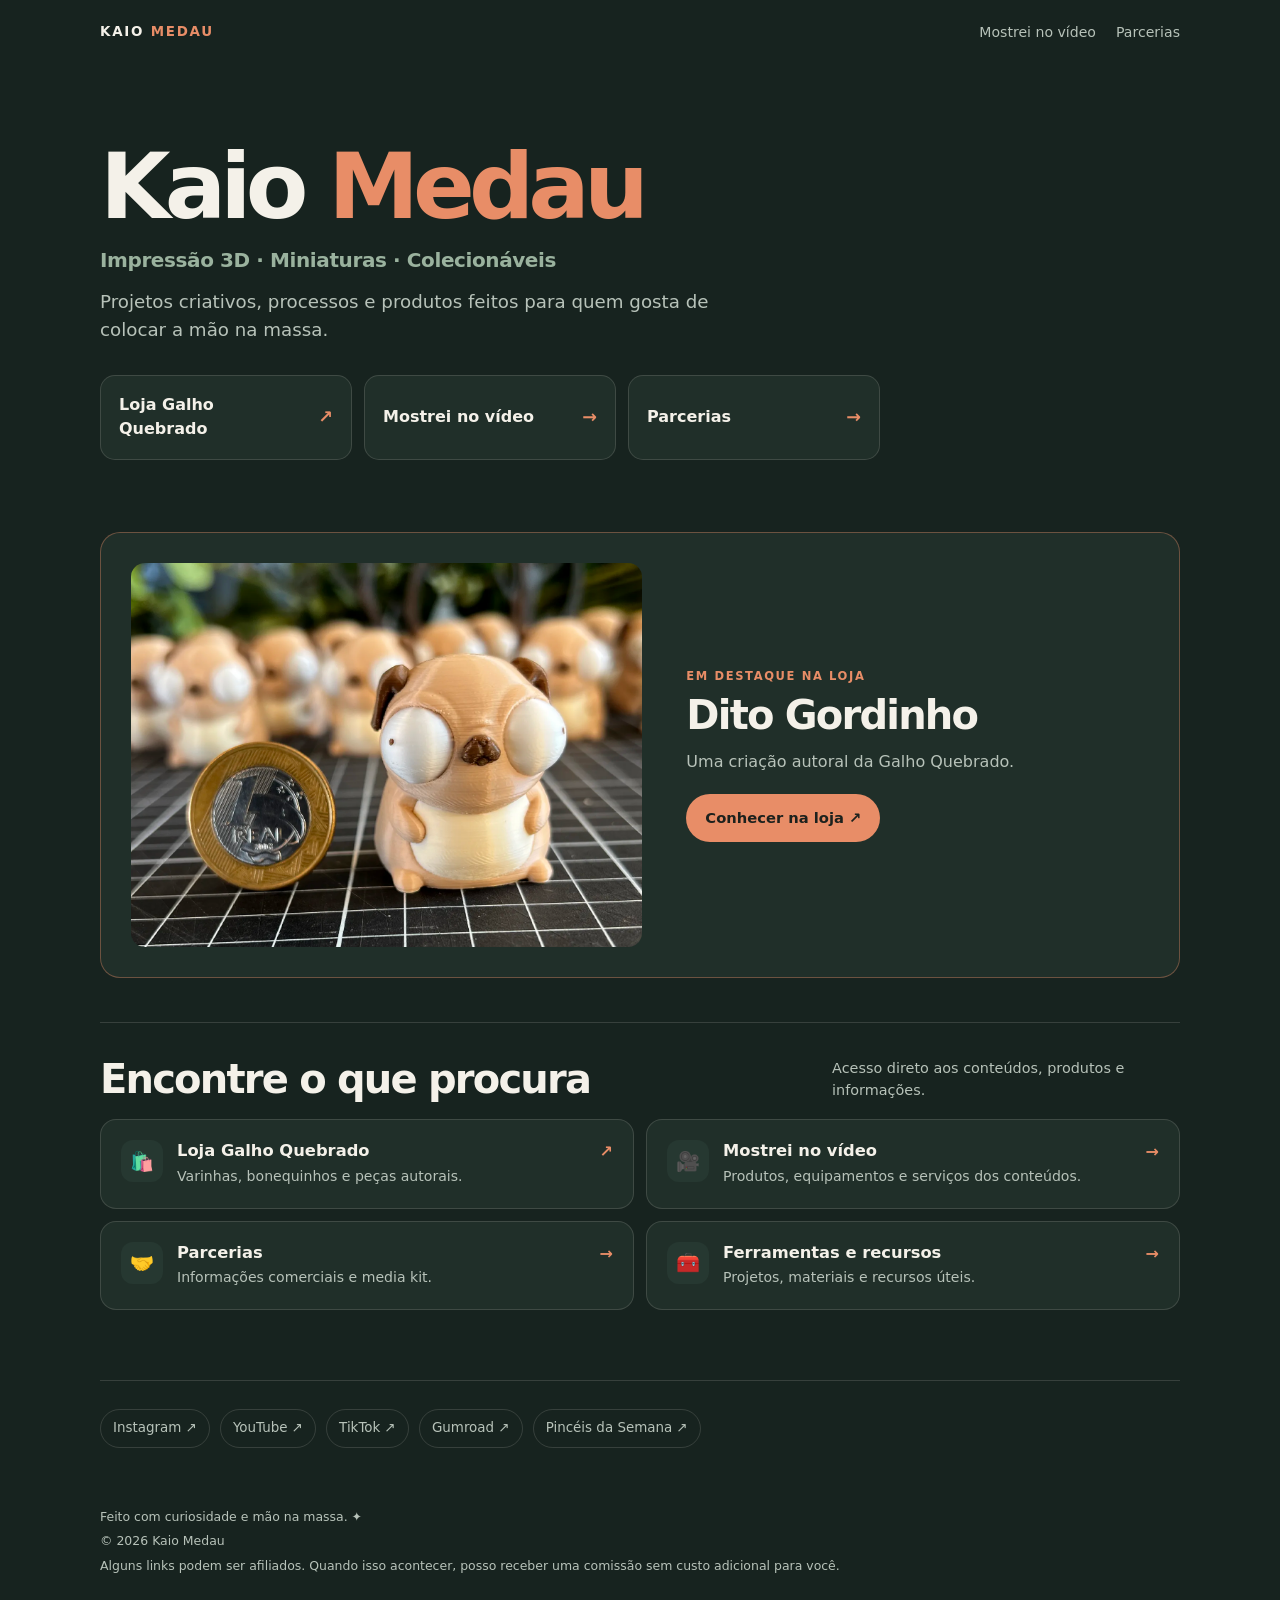
==== index.html @ 9be84f86 "Load featured product from editable JSON data" ====
<!doctype html>
<html lang="pt-BR">
<head>
  <meta charset="utf-8">
  <meta name="viewport" content="width=device-width, initial-scale=1">
  <meta name="theme-color" content="#17231f">
  <meta name="description" content="Impressão 3D, miniaturas, toy art e colecionáveis. Projetos criativos, processos e produtos feitos para quem gosta de colocar a mão na massa.">
  <link rel="canonical" href="https://kaiomedau.com.br/">
  <meta property="og:type" content="website">
  <meta property="og:locale" content="pt_BR">
  <meta property="og:site_name" content="Kaio Medau">
  <meta property="og:title" content="Kaio Medau — Impressão 3D, miniaturas e colecionáveis">
  <meta property="og:description" content="Projetos criativos, processos e produtos feitos para quem gosta de colocar a mão na massa.">
  <meta property="og:url" content="https://kaiomedau.com.br/">
  <meta property="og:image" content="https://kaiomedau.com.br/images/hero/dito-gordinho-fdm.webp">
  <meta name="twitter:card" content="summary_large_image">
  <title>Kaio Medau — Impressão 3D, miniaturas e colecionáveis</title>
  <link rel="preload" as="image" href="/images/hero/dito-gordinho-fdm.webp" fetchpriority="high">
  <link rel="stylesheet" href="/assets/css/global.css">
  <link rel="stylesheet" href="/assets/css/components.css">
  <script async src="https://www.googletagmanager.com/gtag/js?id=G-7BJPHZVT6F"></script>
  <script>window.dataLayer=window.dataLayer||[];function gtag(){dataLayer.push(arguments)}gtag("js",new Date());gtag("config","G-7BJPHZVT6F");</script>
  <script type="application/ld+json">
  {"@context":"https://schema.org","@type":"Person","name":"Kaio Medau","url":"https://kaiomedau.com.br/","sameAs":["https://instagram.com/kaiomedau","https://www.youtube.com/@kaiomedau","https://tiktok.com/@kaiomedau"]}
  </script>
</head>
<body>
<header class="site-header">
  <div class="page header-inner">
    <a class="wordmark" href="/" aria-label="Kaio Medau, início">KAIO <span>MEDAU</span></a>
    <nav class="nav" aria-label="Navegação principal">
      <a href="/mostrei-no-video/">Mostrei no vídeo</a>
      <a href="/parcerias/">Parcerias</a>
    </nav>
  </div>
</header>
<main class="page">
  <section class="hero" aria-labelledby="hero-title">
    <div class="hero-copy">
      <h1 id="hero-title">Kaio <span>Medau</span></h1>
      <p class="topics">Impressão 3D · Miniaturas · Colecionáveis</p>
      <p class="tagline">Projetos criativos, processos e produtos feitos para quem gosta de colocar a mão na massa.</p>
      <nav class="quick-links" aria-label="Acessos principais">
        <a class="quick-link" href="https://galhoquebrado.lojavirtualnuvem.com.br/?utm_source=kaiomedau&utm_medium=site&utm_campaign=home"><span>Loja Galho Quebrado</span><span aria-hidden="true">↗</span></a>
        <a class="quick-link" href="/mostrei-no-video/"><span>Mostrei no vídeo</span><span aria-hidden="true">→</span></a>
        <a class="quick-link" href="/parcerias/"><span>Parcerias</span><span aria-hidden="true">→</span></a>
      </nav>
    </div>
  </section>

  <section class="featured" aria-labelledby="featured-title">
    <a class="featured-media" id="featured-link" href="https://galhoquebrado.lojavirtualnuvem.com.br/?utm_source=kaiomedau&utm_medium=site&utm_campaign=produto-destaque" aria-label="Conheça o Dito Gordinho na loja Galho Quebrado">
      <img id="featured-image" src="/images/hero/dito-gordinho-fdm.webp" alt="Dito Gordinho, peça autoral impressa em 3D" width="1200" height="900" fetchpriority="high">
    </a>
    <div>
      <p class="kicker">Em destaque na loja</p>
      <h2 id="featured-title">Dito Gordinho</h2>
      <p id="featured-description">Uma criação da Galho Quebrado que saiu da bancada para ganhar vida. Conheça a peça e veja os outros produtos da coleção.</p>
      <a class="button" id="featured-cta" href="https://galhoquebrado.lojavirtualnuvem.com.br/?utm_source=kaiomedau&utm_medium=site&utm_campaign=produto-destaque">Conhecer na loja ↗</a>
    </div>
  </section>

  <section class="section" aria-labelledby="destinos-title">
    <div class="section-heading">
      <h2 class="section-title" id="destinos-title">Encontre o que procura</h2>
      <p class="section-note">Acesso direto aos conteúdos, produtos e informações.</p>
    </div>
    <div class="destination-grid">
      <a class="destination" href="https://galhoquebrado.lojavirtualnuvem.com.br/?utm_source=kaiomedau&utm_medium=site&utm_campaign=home-card">
        <span class="destination-icon" aria-hidden="true">🛍️</span><span><h3>Loja Galho Quebrado</h3><p>Varinhas, bonequinhos e peças autorais.</p></span><span class="arrow" aria-hidden="true">↗</span>
      </a>
      <a class="destination" href="/mostrei-no-video/">
        <span class="destination-icon" aria-hidden="true">🎥</span><span><h3>Mostrei no vídeo</h3><p>Produtos, equipamentos e serviços dos conteúdos.</p></span><span class="arrow" aria-hidden="true">→</span>
      </a>
      <a class="destination" href="/parcerias/">
        <span class="destination-icon" aria-hidden="true">🤝</span><span><h3>Parcerias</h3><p>Informações comerciais e media kit.</p></span><span class="arrow" aria-hidden="true">→</span>
      </a>
      <a class="destination" href="/ferramentas/">
        <span class="destination-icon" aria-hidden="true">🧰</span><span><h3>Ferramentas e recursos</h3><p>Projetos, materiais e recursos úteis.</p></span><span class="arrow" aria-hidden="true">→</span>
      </a>
    </div>
  </section>

  <nav class="social-footer" aria-label="Redes e projetos">
    <a href="https://instagram.com/kaiomedau">Instagram ↗</a>
    <a href="https://www.youtube.com/@kaiomedau">YouTube ↗</a>
    <a href="https://tiktok.com/@kaiomedau">TikTok ↗</a>
    <a href="https://kaiomedau.gumroad.com">Gumroad ↗</a>
    <a href="https://www.desenhoeilustracao.com.br/pinceis-da-semana/">Pincéis da Semana ↗</a>
  </nav>
</main>
<footer class="page site-footer">
  <p>Feito com curiosidade e mão na massa. ✦</p>
  <p>© 2026 Kaio Medau</p>
  <p class="disclosure">Alguns links podem ser afiliados. Quando isso acontecer, posso receber uma comissão sem custo adicional para você.</p>
</footer>
<script>
  // Product highlight is managed in /data/featured-product.json.
  fetch("/data/featured-product.json")
    .then(response => response.ok ? response.json() : null)
    .then(product => {
      if (!product || !product.active) return;
      const title = document.getElementById("featured-title");
      const description = document.getElementById("featured-description");
      const image = document.getElementById("featured-image");
      const mediaLink = document.getElementById("featured-link");
      const cta = document.getElementById("featured-cta");
      if (title) title.textContent = product.name || title.textContent;
      if (description) description.textContent = product.description || description.textContent;
      if (image && product.image) image.src = product.image;
      if (image && product.imageAlt) image.alt = product.imageAlt;
      if (mediaLink && product.destination) mediaLink.href = product.destination;
      if (cta && product.destination) cta.href = product.destination;
    })
    .catch(() => {});
</script>
</body>
</html>
---- assets/css/global.css ----
:root {
  color-scheme: dark;
  --bg: #17231f;
  --surface: #202f29;
  --surface-raised: #263831;
  --text: #f4f1e9;
  --muted: #b7c2b9;
  --accent: #e88d67;
  --green: #9ab29e;
  --line: rgba(244,241,233,.14);
  --radius: 20px;
  --content: 1080px;
  --gutter: clamp(20px, 5vw, 56px);
}
*,*::before,*::after{box-sizing:border-box}
html{scroll-behavior:smooth}
body{margin:0;background:var(--bg);color:var(--text);font-family:Inter,ui-sans-serif,system-ui,-apple-system,BlinkMacSystemFont,"Segoe UI",sans-serif;line-height:1.55;-webkit-font-smoothing:antialiased}
a{color:inherit}
a:focus-visible,button:focus-visible{outline:3px solid var(--accent);outline-offset:4px;border-radius:6px}
img{max-width:100%;height:auto}
.page{width:min(100% - 2*var(--gutter),var(--content));margin-inline:auto}
.site-header{padding:22px 0}
.header-inner{display:flex;align-items:center;justify-content:space-between;gap:18px}
.wordmark{font-size:.84rem;font-weight:850;letter-spacing:.13em;text-transform:uppercase;text-decoration:none}
.wordmark span{color:var(--accent)}
.nav{display:flex;align-items:center;gap:20px}
.nav a{font-size:.88rem;color:var(--muted);text-decoration:none}
.nav a:hover,.text-link:hover{color:var(--accent)}
main{padding-bottom:36px}
.hero{padding:clamp(34px,7vw,76px) 0 42px}
.hero-copy{max-width:780px}
.hero h1{font-size:clamp(2.7rem,9vw,5.7rem);line-height:.98;letter-spacing:-.065em;margin:0 0 14px}
.hero h1 span{color:var(--accent)}
.topics{font-size:clamp(1rem,2.8vw,1.25rem);font-weight:750;letter-spacing:-.02em;color:var(--green);margin:0 0 12px}
.tagline{max-width:54ch;font-size:clamp(1rem,2.6vw,1.14rem);color:var(--muted);margin:0}
.quick-links{display:grid;grid-template-columns:repeat(3,minmax(0,1fr));gap:12px;margin-top:30px}
.quick-link{display:flex;align-items:center;justify-content:space-between;gap:12px;min-height:68px;padding:17px 18px;background:var(--surface);border:1px solid var(--line);border-radius:15px;text-decoration:none;font-weight:750}
.quick-link:hover{border-color:var(--accent);background:var(--surface-raised)}
.quick-link span:last-child{color:var(--accent);font-size:1.1rem}
.featured{display:grid;grid-template-columns:minmax(0,1.05fr) minmax(260px,.95fr);gap:clamp(20px,4vw,44px);align-items:center;margin:30px 0 44px;padding:clamp(18px,3vw,30px);background:var(--surface);border:1px solid rgba(232,141,103,.38);border-radius:var(--radius)}
.featured-media{display:block;overflow:hidden;border-radius:14px;background:var(--surface-raised);aspect-ratio:4/3}
.featured-media img{display:block;width:100%;height:100%;object-fit:cover}
.kicker{margin:0 0 9px;color:var(--accent);font-size:.72rem;font-weight:850;letter-spacing:.14em;text-transform:uppercase}
.featured h2,.section-title{font-size:clamp(1.7rem,4vw,2.5rem);line-height:1.08;letter-spacing:-.045em;margin:0 0 12px}
.featured p:not(.kicker){color:var(--muted);margin:0 0 20px}
.button{display:inline-flex;align-items:center;justify-content:center;min-height:48px;padding:12px 19px;border-radius:999px;background:var(--accent);color:#1d211d;text-decoration:none;font-size:.92rem;font-weight:850}
.button:hover{filter:brightness(1.06)}
.button.secondary{background:transparent;border:1px solid var(--line);color:var(--text)}
.section{padding:34px 0;border-top:1px solid var(--line)}
.section-heading{display:flex;align-items:end;justify-content:space-between;gap:18px;margin-bottom:18px}
.section-title{margin:0}
.section-note{color:var(--muted);font-size:.9rem;max-width:38ch;margin:0}
.destination-grid{display:grid;grid-template-columns:repeat(2,minmax(0,1fr));gap:12px}
.destination{display:flex;align-items:flex-start;gap:14px;padding:20px;background:var(--surface);border:1px solid var(--line);border-radius:16px;text-decoration:none}
.destination:hover{border-color:var(--accent)}
.destination-icon{display:grid;place-items:center;flex:0 0 42px;width:42px;height:42px;border-radius:12px;background:var(--surface-raised);font-size:1.2rem}
.destination h3{font-size:1.02rem;line-height:1.2;margin:1px 0 5px}
.destination p{font-size:.88rem;color:var(--muted);margin:0}
.destination .arrow{margin-left:auto;color:var(--accent);font-weight:800}
.social-footer{display:flex;flex-wrap:wrap;gap:10px;padding:28px 0 18px;border-top:1px solid var(--line);margin-top:36px}
.social-footer a{display:inline-flex;align-items:center;gap:7px;padding:8px 12px;border:1px solid var(--line);border-radius:999px;color:var(--muted);font-size:.84rem;text-decoration:none}
.social-footer a:hover{border-color:var(--accent);color:var(--text)}
.site-footer{padding:0 0 32px;color:var(--muted);font-size:.78rem}
.site-footer p{margin:5px 0}
.page-intro{padding:clamp(36px,7vw,72px) 0 32px;max-width:780px}
.page-intro h1{font-size:clamp(2.6rem,8vw,4.8rem);letter-spacing:-.06em;line-height:1;margin:0 0 15px}
.page-intro>p:last-child{color:var(--muted);font-size:1.05rem;max-width:62ch}
.content-section{padding:28px 0;border-top:1px solid var(--line)}
.content-section h2{font-size:1.35rem;letter-spacing:-.03em;margin:0 0 12px}
.content-section p,.content-section li{color:var(--muted)}
.metrics-grid{display:grid;grid-template-columns:repeat(3,minmax(0,1fr));gap:10px}
.metric{padding:17px;background:var(--surface);border:1px solid var(--line);border-radius:14px}
.metric strong{display:block;font-size:1.25rem;color:var(--text)}
.metric span{font-size:.8rem;color:var(--muted)}
.contact-panel{padding:22px;background:var(--surface-raised);border:1px solid var(--line);border-radius:16px}
.contact-panel p{margin-top:0}
.item-list{display:grid;gap:10px}
.item{display:flex;align-items:center;justify-content:space-between;gap:16px;padding:17px;background:var(--surface);border:1px solid var(--line);border-radius:14px;text-decoration:none}
.item:hover{border-color:var(--accent)}
.item small{display:block;color:var(--muted);margin-top:3px}
.item b{color:var(--accent)}
.disclosure{font-size:.78rem;color:var(--muted)}
@media(max-width:720px){
  .nav{gap:13px}.nav a{font-size:.82rem}
  .quick-links{grid-template-columns:1fr;gap:9px}
  .quick-link{min-height:58px;padding:14px 16px}
  .featured{grid-template-columns:1fr;margin-top:22px}
  .featured-media{aspect-ratio:16/10}
  .section-heading{display:block}
  .section-note{margin-top:7px}
  .destination-grid{grid-template-columns:1fr}
  .metrics-grid{grid-template-columns:repeat(2,minmax(0,1fr))}
}
@media(max-width:390px){.nav a:first-child{display:none}.page{width:min(100% - 32px,var(--content))}}
@media(prefers-reduced-motion:reduce){html{scroll-behavior:auto}*,*::before,*::after{transition:none!important}}
---- assets/css/components.css ----
/* Shared component layer: kept separate so every page uses the same visual language. */
.button,.quick-link,.destination,.item,.social-footer a{transition:background-color .16s ease,border-color .16s ease,color .16s ease}
.visually-hidden{position:absolute!important;width:1px;height:1px;padding:0;margin:-1px;overflow:hidden;clip:rect(0,0,0,0);white-space:nowrap;border:0}
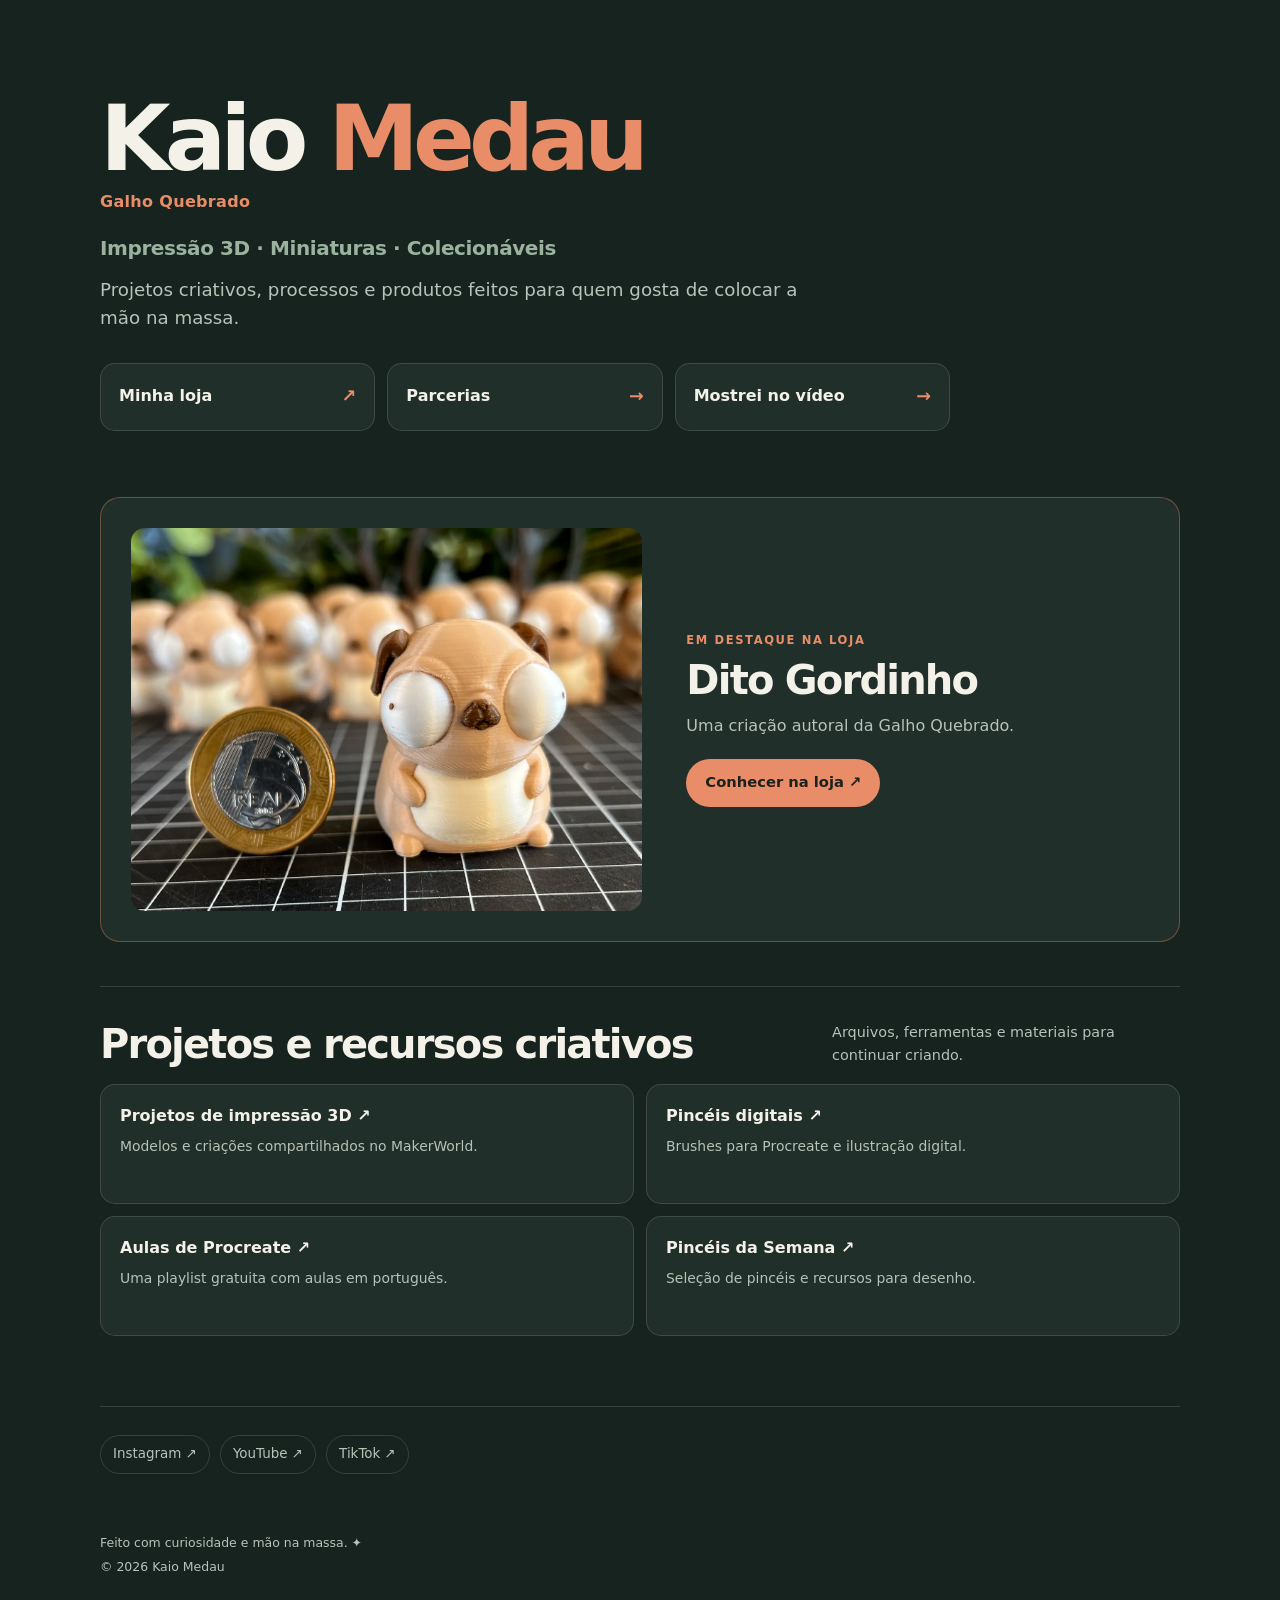
==== commit d4670e67: "Simplify homepage hierarchy and creator identity" ====
--- a/index.html
+++ b/index.html
@@ -4,17 +4,17 @@
   <meta charset="utf-8">
   <meta name="viewport" content="width=device-width, initial-scale=1">
   <meta name="theme-color" content="#17231f">
-  <meta name="description" content="Impressão 3D, miniaturas, toy art e colecionáveis. Projetos criativos, processos e produtos feitos para quem gosta de colocar a mão na massa.">
+  <meta name="description" content="Kaio Medau: impressão 3D, miniaturas, colecionáveis e projetos criativos. Conheça o universo Galho Quebrado, produtos, conteúdos e parcerias.">
   <link rel="canonical" href="https://kaiomedau.com.br/">
   <meta property="og:type" content="website">
   <meta property="og:locale" content="pt_BR">
   <meta property="og:site_name" content="Kaio Medau">
-  <meta property="og:title" content="Kaio Medau — Impressão 3D, miniaturas e colecionáveis">
+  <meta property="og:title" content="Kaio Medau — Projetos criativos, impressão 3D e miniaturas">
   <meta property="og:description" content="Projetos criativos, processos e produtos feitos para quem gosta de colocar a mão na massa.">
   <meta property="og:url" content="https://kaiomedau.com.br/">
   <meta property="og:image" content="https://kaiomedau.com.br/images/hero/dito-gordinho-fdm.webp">
   <meta name="twitter:card" content="summary_large_image">
-  <title>Kaio Medau — Impressão 3D, miniaturas e colecionáveis</title>
+  <title>Kaio Medau — Projetos criativos, impressão 3D e miniaturas</title>
   <link rel="preload" as="image" href="/images/hero/dito-gordinho-fdm.webp" fetchpriority="high">
   <link rel="stylesheet" href="/assets/css/global.css">
   <link rel="stylesheet" href="/assets/css/components.css">
@@ -25,74 +25,67 @@
   </script>
 </head>
 <body>
-<header class="site-header">
-  <div class="page header-inner">
-    <a class="wordmark" href="/" aria-label="Kaio Medau, início">KAIO <span>MEDAU</span></a>
-    <nav class="nav" aria-label="Navegação principal">
-      <a href="/mostrei-no-video/">Mostrei no vídeo</a>
-      <a href="/parcerias/">Parcerias</a>
-    </nav>
-  </div>
-</header>
-<main class="page">
-  <section class="hero" aria-labelledby="hero-title">
+<main class="page home-page">
+  <section class="hero home-hero" aria-labelledby="hero-title">
     <div class="hero-copy">
       <h1 id="hero-title">Kaio <span>Medau</span></h1>
+      <p class="brand-line">Galho Quebrado</p>
       <p class="topics">Impressão 3D · Miniaturas · Colecionáveis</p>
       <p class="tagline">Projetos criativos, processos e produtos feitos para quem gosta de colocar a mão na massa.</p>
       <nav class="quick-links" aria-label="Acessos principais">
-        <a class="quick-link" href="https://galhoquebrado.lojavirtualnuvem.com.br/?utm_source=kaiomedau&utm_medium=site&utm_campaign=home"><span>Loja Galho Quebrado</span><span aria-hidden="true">↗</span></a>
-        <a class="quick-link" href="/mostrei-no-video/"><span>Mostrei no vídeo</span><span aria-hidden="true">→</span></a>
+        <a class="quick-link" href="https://galhoquebrado.lojavirtualnuvem.com.br/?utm_source=kaiomedau&utm_medium=site&utm_campaign=home"><span>Minha loja</span><span aria-hidden="true">↗</span></a>
         <a class="quick-link" href="/parcerias/"><span>Parcerias</span><span aria-hidden="true">→</span></a>
+        <a class="quick-link" href="/produtos-e-equipamentos/#mostrei"><span>Mostrei no vídeo</span><span aria-hidden="true">→</span></a>
       </nav>
     </div>
   </section>
 
   <section class="featured" aria-labelledby="featured-title">
-    <a class="featured-media" id="featured-link" href="https://galhoquebrado.lojavirtualnuvem.com.br/?utm_source=kaiomedau&utm_medium=site&utm_campaign=produto-destaque" aria-label="Conheça o Dito Gordinho na loja Galho Quebrado">
+    <a class="featured-media" id="featured-link" href="https://galhoquebrado.lojavirtualnuvem.com.br/?utm_source=kaiomedau&utm_medium=site&utm_campaign=produto-destaque" aria-label="Conheça o Dito Gordinho na loja">
       <img id="featured-image" src="/images/hero/dito-gordinho-fdm.webp" alt="Dito Gordinho, peça autoral impressa em 3D" width="1200" height="900" fetchpriority="high">
     </a>
     <div>
       <p class="kicker">Em destaque na loja</p>
       <h2 id="featured-title">Dito Gordinho</h2>
-      <p id="featured-description">Uma criação da Galho Quebrado que saiu da bancada para ganhar vida. Conheça a peça e veja os outros produtos da coleção.</p>
+      <p id="featured-description">Uma criação autoral da Galho Quebrado.</p>
       <a class="button" id="featured-cta" href="https://galhoquebrado.lojavirtualnuvem.com.br/?utm_source=kaiomedau&utm_medium=site&utm_campaign=produto-destaque">Conhecer na loja ↗</a>
     </div>
   </section>
 
-  <section class="section" aria-labelledby="destinos-title">
+  <section class="section" aria-labelledby="resources-title">
     <div class="section-heading">
-      <h2 class="section-title" id="destinos-title">Encontre o que procura</h2>
-      <p class="section-note">Acesso direto aos conteúdos, produtos e informações.</p>
+      <h2 class="section-title" id="resources-title">Projetos e recursos criativos</h2>
+      <p class="section-note">Arquivos, ferramentas e materiais para continuar criando.</p>
     </div>
-    <div class="destination-grid">
-      <a class="destination" href="https://galhoquebrado.lojavirtualnuvem.com.br/?utm_source=kaiomedau&utm_medium=site&utm_campaign=home-card">
-        <span class="destination-icon" aria-hidden="true">🛍️</span><span><h3>Loja Galho Quebrado</h3><p>Varinhas, bonequinhos e peças autorais.</p></span><span class="arrow" aria-hidden="true">↗</span>
+    <div class="resource-grid">
+      <a class="resource-card" href="https://makerworld.com/en/@kaiomedau">
+        <strong>Projetos de impressão 3D ↗</strong>
+        <span>Modelos e criações compartilhados no MakerWorld.</span>
       </a>
-      <a class="destination" href="/mostrei-no-video/">
-        <span class="destination-icon" aria-hidden="true">🎥</span><span><h3>Mostrei no vídeo</h3><p>Produtos, equipamentos e serviços dos conteúdos.</p></span><span class="arrow" aria-hidden="true">→</span>
+      <a class="resource-card" href="https://kaiomedau.gumroad.com">
+        <strong>Pincéis digitais ↗</strong>
+        <span>Brushes para Procreate e ilustração digital.</span>
       </a>
-      <a class="destination" href="/parcerias/">
-        <span class="destination-icon" aria-hidden="true">🤝</span><span><h3>Parcerias</h3><p>Informações comerciais e media kit.</p></span><span class="arrow" aria-hidden="true">→</span>
+      <a class="resource-card" href="https://youtube.com/playlist?list=PLFZdnhGg53spOIFt9O-xaDNFz20ry-H7J">
+        <strong>Aulas de Procreate ↗</strong>
+        <span>Uma playlist gratuita com aulas em português.</span>
       </a>
-      <a class="destination" href="/ferramentas/">
-        <span class="destination-icon" aria-hidden="true">🧰</span><span><h3>Ferramentas e recursos</h3><p>Projetos, materiais e recursos úteis.</p></span><span class="arrow" aria-hidden="true">→</span>
+      <a class="resource-card" href="https://www.desenhoeilustracao.com.br/pinceis-da-semana/">
+        <strong>Pincéis da Semana ↗</strong>
+        <span>Seleção de pincéis e recursos para desenho.</span>
       </a>
     </div>
   </section>
 
-  <nav class="social-footer" aria-label="Redes e projetos">
+  <nav class="social-footer" aria-label="Redes sociais">
     <a href="https://instagram.com/kaiomedau">Instagram ↗</a>
     <a href="https://www.youtube.com/@kaiomedau">YouTube ↗</a>
     <a href="https://tiktok.com/@kaiomedau">TikTok ↗</a>
-    <a href="https://kaiomedau.gumroad.com">Gumroad ↗</a>
-    <a href="https://www.desenhoeilustracao.com.br/pinceis-da-semana/">Pincéis da Semana ↗</a>
   </nav>
 </main>
 <footer class="page site-footer">
   <p>Feito com curiosidade e mão na massa. ✦</p>
   <p>© 2026 Kaio Medau</p>
-  <p class="disclosure">Alguns links podem ser afiliados. Quando isso acontecer, posso receber uma comissão sem custo adicional para você.</p>
 </footer>
 <script>
   // Product highlight is managed in /data/featured-product.json.
@@ -115,4 +108,4 @@
     .catch(() => {});
 </script>
 </body>
-</html>+</html>
--- a/assets/css/global.css
+++ b/assets/css/global.css
@@ -13,10 +13,10 @@
   --gutter: clamp(20px, 5vw, 56px);
 }
 *,*::before,*::after{box-sizing:border-box}
-html{scroll-behavior:smooth}
+html{scroll-behavior:smooth;scroll-padding-top:20px}
 body{margin:0;background:var(--bg);color:var(--text);font-family:Inter,ui-sans-serif,system-ui,-apple-system,BlinkMacSystemFont,"Segoe UI",sans-serif;line-height:1.55;-webkit-font-smoothing:antialiased}
 a{color:inherit}
-a:focus-visible,button:focus-visible{outline:3px solid var(--accent);outline-offset:4px;border-radius:6px}
+a:focus-visible,button:focus-visible,summary:focus-visible{outline:3px solid var(--accent);outline-offset:4px;border-radius:6px}
 img{max-width:100%;height:auto}
 .page{width:min(100% - 2*var(--gutter),var(--content));margin-inline:auto}
 .site-header{padding:22px 0}
@@ -29,8 +29,9 @@
 main{padding-bottom:36px}
 .hero{padding:clamp(34px,7vw,76px) 0 42px}
 .hero-copy{max-width:780px}
-.hero h1{font-size:clamp(2.7rem,9vw,5.7rem);line-height:.98;letter-spacing:-.065em;margin:0 0 14px}
+.hero h1{font-size:clamp(2.7rem,9vw,5.7rem);line-height:.98;letter-spacing:-.065em;margin:0 0 7px}
 .hero h1 span{color:var(--accent)}
+.brand-line{font-size:1rem;font-weight:750;letter-spacing:.02em;color:var(--accent);margin:0 0 18px}
 .topics{font-size:clamp(1rem,2.8vw,1.25rem);font-weight:750;letter-spacing:-.02em;color:var(--green);margin:0 0 12px}
 .tagline{max-width:54ch;font-size:clamp(1rem,2.6vw,1.14rem);color:var(--muted);margin:0}
 .quick-links{display:grid;grid-template-columns:repeat(3,minmax(0,1fr));gap:12px;margin-top:30px}
@@ -80,6 +81,56 @@
 .item small{display:block;color:var(--muted);margin-top:3px}
 .item b{color:var(--accent)}
 .disclosure{font-size:.78rem;color:var(--muted)}
+.home-page{padding-top:0}
+.home-hero{padding:clamp(44px,9vw,94px) 0 36px}
+.home-hero .hero-copy{max-width:850px}
+.home-hero .tagline{max-width:62ch}
+.resource-grid{display:grid;grid-template-columns:repeat(2,minmax(0,1fr));gap:12px}
+.resource-card{display:flex;flex-direction:column;gap:7px;min-height:120px;padding:19px;background:var(--surface);border:1px solid var(--line);border-radius:15px;text-decoration:none}
+.resource-card:hover{border-color:var(--accent)}
+.resource-card strong{font-size:1rem}
+.resource-card span{font-size:.87rem;color:var(--muted)}
+.profile-intro{display:grid;grid-template-columns:120px minmax(0,1fr);gap:24px;align-items:center;padding:clamp(30px,6vw,60px) 0 36px}
+.profile-avatar{width:120px;height:120px;border-radius:50%;object-fit:cover;border:2px solid var(--accent);background:var(--surface)}
+.profile-intro h1{font-size:clamp(2.2rem,6vw,3.8rem);letter-spacing:-.06em;line-height:1;margin:0 0 8px}
+.profile-role{margin:0;color:var(--green);font-weight:700}
+.partnership-copy{max-width:780px;margin:0 0 0 144px}
+.partnership-copy p{font-size:clamp(1rem,2.2vw,1.16rem);color:var(--muted);margin:0 0 16px}
+.partnership-copy .invitation{font-size:1.1rem;color:var(--text);font-weight:800;margin-top:20px}
+.partnership-copy .button{margin-top:4px}
+.project-grid{display:grid;grid-template-columns:repeat(2,minmax(0,1fr));gap:14px}
+.project-card{overflow:hidden;background:var(--surface);border:1px solid var(--line);border-radius:16px}
+.project-card>a{display:block;text-decoration:none}
+.project-thumb{display:block;width:100%;aspect-ratio:16/10;object-fit:cover;background:var(--surface-raised)}
+.project-card-copy{padding:14px 16px 16px}
+.project-card h3{font-size:1rem;margin:0 0 5px}
+.project-card p{font-size:.84rem;color:var(--muted);margin:0}
+.collab-grid{display:grid;grid-template-columns:repeat(3,minmax(0,1fr));gap:12px}
+.collab-card{padding:18px;background:var(--surface);border:1px solid var(--line);border-radius:15px}
+.collab-card h3{font-size:1rem;margin:0 0 8px}
+.collab-card p{font-size:.88rem;color:var(--muted);margin:0}
+.media-kit-panel{padding:20px;background:var(--surface);border:1px solid var(--line);border-radius:16px}
+.media-kit-panel>p{margin:0 0 14px;color:var(--muted)}
+.media-kit-panel details{border-top:1px solid var(--line);margin-top:16px;padding-top:14px}
+.media-kit-panel summary,.catalog-details summary{cursor:pointer;font-weight:750;color:var(--text)}
+.media-kit-panel summary::marker,.catalog-details summary::marker{color:var(--accent)}
+.media-kit-detail{padding-top:14px;color:var(--muted);font-size:.9rem}
+.media-kit-detail ul{padding-left:20px}
+.catalog-nav{display:flex;flex-wrap:wrap;gap:9px;margin:0 0 28px}
+.catalog-nav a{padding:9px 13px;border:1px solid var(--line);border-radius:999px;text-decoration:none;color:var(--muted);font-size:.86rem}
+.catalog-nav a:hover{border-color:var(--accent);color:var(--text)}
+.catalog-grid{display:grid;grid-template-columns:repeat(2,minmax(0,1fr));gap:14px}
+.catalog-card{display:flex;flex-direction:column;overflow:hidden;background:var(--surface);border:1px solid var(--line);border-radius:16px}
+.catalog-card-media{width:100%;aspect-ratio:16/10;object-fit:cover;background:var(--surface-raised)}
+.catalog-card-body{display:flex;flex:1;flex-direction:column;align-items:flex-start;padding:16px}
+.catalog-card h3{font-size:1rem;margin:0 0 6px}
+.catalog-card p{font-size:.86rem;color:var(--muted);margin:0 0 14px}
+.catalog-card .button{margin-top:auto;min-height:42px;padding:9px 15px;font-size:.84rem}
+.catalog-card.no-image .catalog-card-body{padding:19px}
+.catalog-details{margin-top:24px;padding:18px;background:var(--surface);border:1px solid var(--line);border-radius:16px}
+.catalog-details>div{padding-top:16px}
+.catalog-details .catalog-grid{margin-top:14px}
+.anchor-section{scroll-margin-top:22px}
 @media(max-width:720px){
   .nav{gap:13px}.nav a{font-size:.82rem}
   .quick-links{grid-template-columns:1fr;gap:9px}
@@ -88,8 +139,21 @@
   .featured-media{aspect-ratio:16/10}
   .section-heading{display:block}
   .section-note{margin-top:7px}
-  .destination-grid{grid-template-columns:1fr}
+  .destination-grid,.resource-grid{grid-template-columns:1fr}
   .metrics-grid{grid-template-columns:repeat(2,minmax(0,1fr))}
+  .profile-intro{grid-template-columns:84px minmax(0,1fr);gap:16px;padding-top:34px}
+  .profile-avatar{width:84px;height:84px}
+  .partnership-copy{margin-left:0}
+  .project-grid,.catalog-grid{grid-template-columns:1fr}
+  .collab-grid{grid-template-columns:1fr}
+  .project-card{display:grid;grid-template-columns:38% minmax(0,1fr);align-items:stretch}
+  .project-thumb{height:100%;aspect-ratio:auto;min-height:118px}
+  .project-card-copy{align-self:center;padding:12px}
+  .catalog-card{display:grid;grid-template-columns:34% minmax(0,1fr)}
+  .catalog-card-media{height:100%;aspect-ratio:auto;min-height:130px}
+  .catalog-card-body{padding:13px}
+  .catalog-card.no-image{display:block}
+  .catalog-card.no-image .catalog-card-body{padding:17px}
 }
-@media(max-width:390px){.nav a:first-child{display:none}.page{width:min(100% - 32px,var(--content))}}
+@media(max-width:390px){.nav a:first-child{display:none}.page{width:min(100% - 32px,var(--content))}.profile-intro{grid-template-columns:72px minmax(0,1fr);gap:13px}.profile-avatar{width:72px;height:72px}}
 @media(prefers-reduced-motion:reduce){html{scroll-behavior:auto}*,*::before,*::after{transition:none!important}}
--- a/assets/css/components.css
+++ b/assets/css/components.css
@@ -1,3 +1,3 @@
-/* Shared component layer: kept separate so every page uses the same visual language. */
-.button,.quick-link,.destination,.item,.social-footer a{transition:background-color .16s ease,border-color .16s ease,color .16s ease}
+/* Shared component layer: small transitions and accessible helpers. */
+.button,.quick-link,.destination,.item,.social-footer a,.resource-card,.catalog-nav a{transition:background-color .16s ease,border-color .16s ease,color .16s ease}
 .visually-hidden{position:absolute!important;width:1px;height:1px;padding:0;margin:-1px;overflow:hidden;clip:rect(0,0,0,0);white-space:nowrap;border:0}
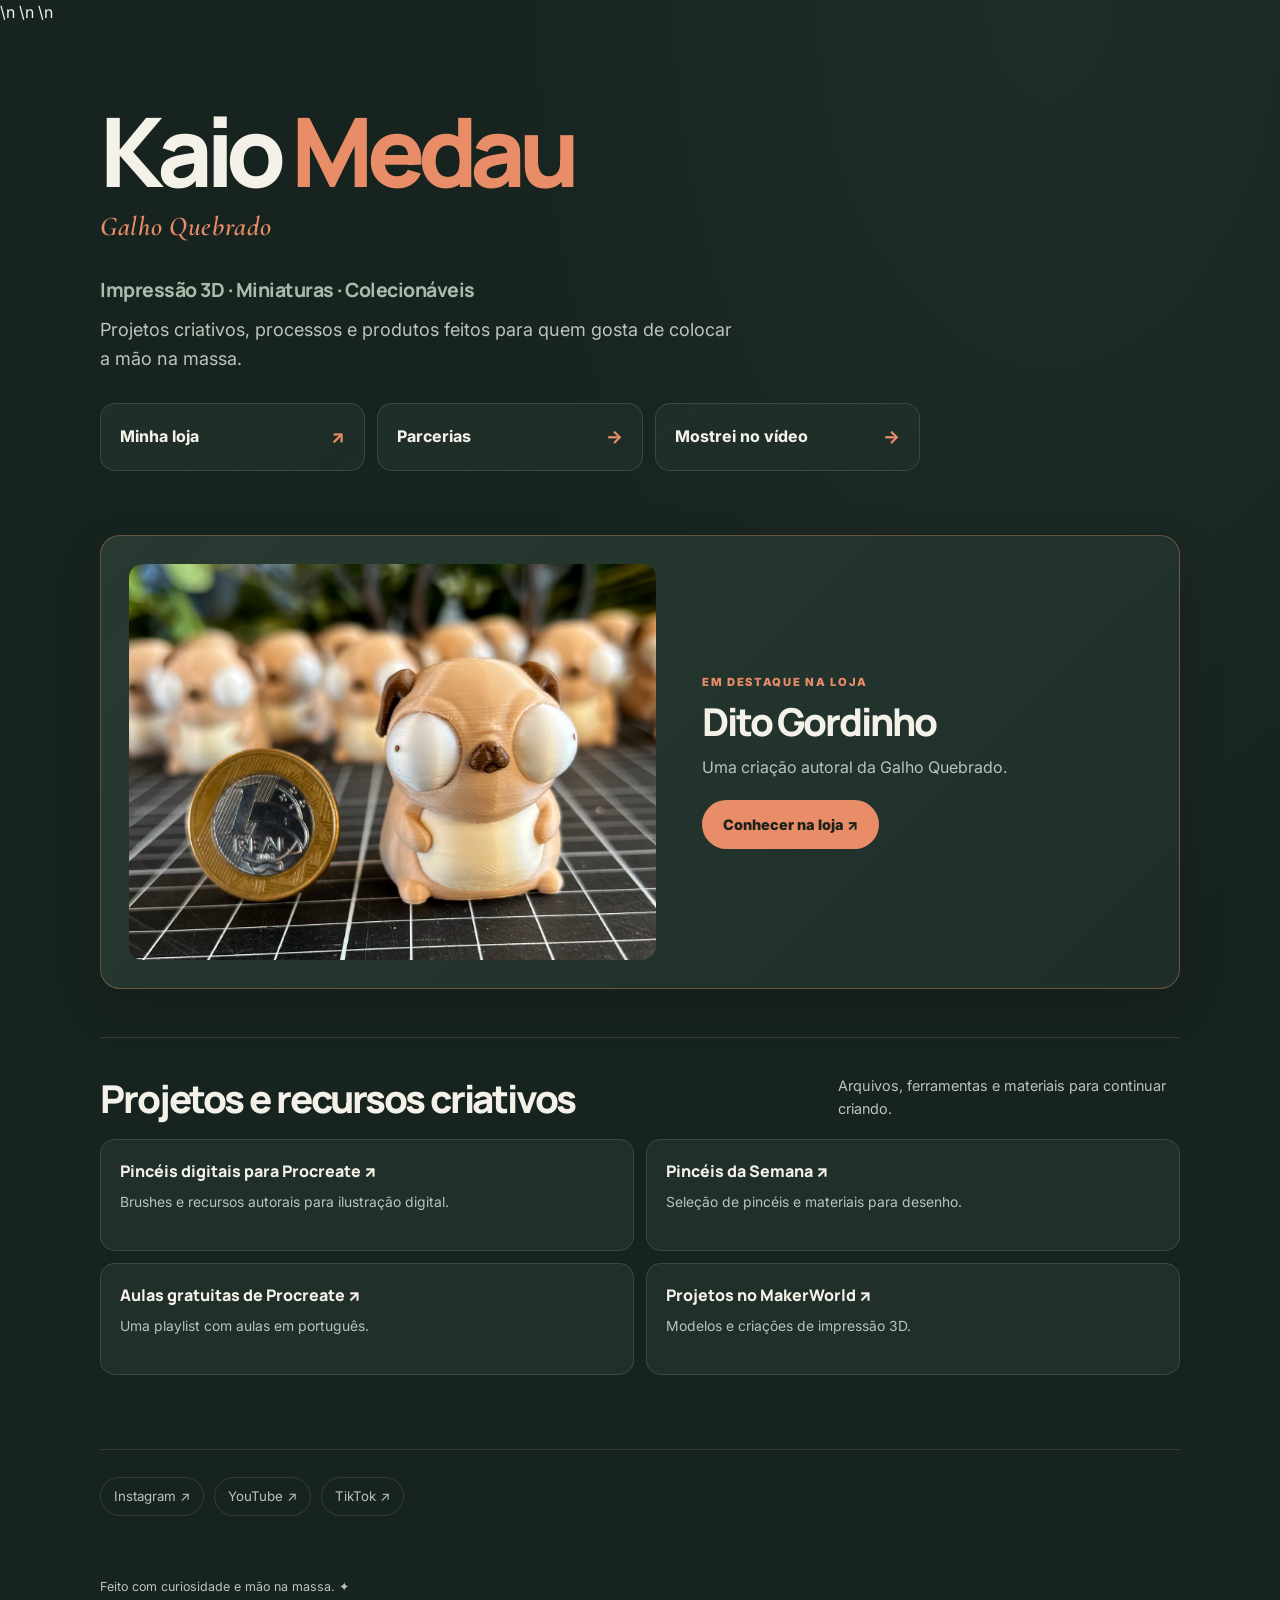
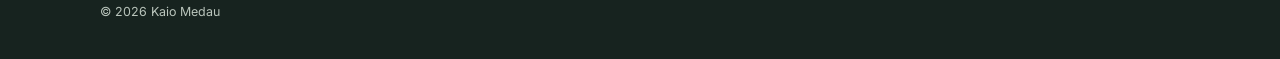
==== commit 982a9428: "Refine creator signature and reorder homepage resources" ====
--- a/index.html
+++ b/index.html
@@ -16,7 +16,7 @@
   <meta name="twitter:card" content="summary_large_image">
   <title>Kaio Medau — Projetos criativos, impressão 3D e miniaturas</title>
   <link rel="preload" as="image" href="/images/hero/dito-gordinho-fdm.webp" fetchpriority="high">
-  <link rel="stylesheet" href="/assets/css/global.css">
+  <link rel="preconnect" href="https://fonts.googleapis.com">\n  <link rel="preconnect" href="https://fonts.gstatic.com" crossorigin>\n  <link href="https://fonts.googleapis.com/css2?family=Cormorant+Garamond:ital,wght@1,600;1,700&family=Inter:wght@400;500;600;700;800&family=Manrope:wght@500;600;700;800&display=swap" rel="stylesheet">\n  <link rel="stylesheet" href="/assets/css/global.css">
   <link rel="stylesheet" href="/assets/css/components.css">
   <script async src="https://www.googletagmanager.com/gtag/js?id=G-7BJPHZVT6F"></script>
   <script>window.dataLayer=window.dataLayer||[];function gtag(){dataLayer.push(arguments)}gtag("js",new Date());gtag("config","G-7BJPHZVT6F");</script>
@@ -58,21 +58,21 @@
       <p class="section-note">Arquivos, ferramentas e materiais para continuar criando.</p>
     </div>
     <div class="resource-grid">
-      <a class="resource-card" href="https://makerworld.com/en/@kaiomedau">
-        <strong>Projetos de impressão 3D ↗</strong>
-        <span>Modelos e criações compartilhados no MakerWorld.</span>
-      </a>
       <a class="resource-card" href="https://kaiomedau.gumroad.com">
-        <strong>Pincéis digitais ↗</strong>
-        <span>Brushes para Procreate e ilustração digital.</span>
-      </a>
-      <a class="resource-card" href="https://youtube.com/playlist?list=PLFZdnhGg53spOIFt9O-xaDNFz20ry-H7J">
-        <strong>Aulas de Procreate ↗</strong>
-        <span>Uma playlist gratuita com aulas em português.</span>
+        <strong>Pincéis digitais para Procreate ↗</strong>
+        <span>Brushes e recursos autorais para ilustração digital.</span>
       </a>
       <a class="resource-card" href="https://www.desenhoeilustracao.com.br/pinceis-da-semana/">
         <strong>Pincéis da Semana ↗</strong>
-        <span>Seleção de pincéis e recursos para desenho.</span>
+        <span>Seleção de pincéis e materiais para desenho.</span>
+      </a>
+      <a class="resource-card" href="https://youtube.com/playlist?list=PLFZdnhGg53spOIFt9O-xaDNFz20ry-H7J">
+        <strong>Aulas gratuitas de Procreate ↗</strong>
+        <span>Uma playlist com aulas em português.</span>
+      </a>
+      <a class="resource-card" href="https://makerworld.com/en/@kaiomedau">
+        <strong>Projetos no MakerWorld ↗</strong>
+        <span>Modelos e criações de impressão 3D.</span>
       </a>
     </div>
   </section>
--- a/assets/css/global.css
+++ b/assets/css/global.css
@@ -1,159 +1,176 @@
-:root {
-  color-scheme: dark;
-  --bg: #17231f;
-  --surface: #202f29;
-  --surface-raised: #263831;
-  --text: #f4f1e9;
-  --muted: #b7c2b9;
-  --accent: #e88d67;
-  --green: #9ab29e;
-  --line: rgba(244,241,233,.14);
-  --radius: 20px;
-  --content: 1080px;
-  --gutter: clamp(20px, 5vw, 56px);
+:root{
+  color-scheme:dark;
+  --bg:#17231f;
+  --bg-soft:#1b2923;
+  --surface:#202f29;
+  --surface-raised:#293b33;
+  --text:#f4f1e9;
+  --muted:#b9c4bb;
+  --muted-strong:#d0d8d1;
+  --accent:#e88d67;
+  --green:#a8bca9;
+  --line:rgba(244,241,233,.13);
+  --radius:20px;
+  --content:1080px;
+  --gutter:clamp(18px,4.8vw,54px);
 }
 *,*::before,*::after{box-sizing:border-box}
-html{scroll-behavior:smooth;scroll-padding-top:20px}
-body{margin:0;background:var(--bg);color:var(--text);font-family:Inter,ui-sans-serif,system-ui,-apple-system,BlinkMacSystemFont,"Segoe UI",sans-serif;line-height:1.55;-webkit-font-smoothing:antialiased}
+html{scroll-behavior:smooth;scroll-padding-top:24px}
+body{
+  margin:0;
+  background:
+    radial-gradient(ellipse at 82% 0%,rgba(105,133,111,.10),transparent 38rem),
+    var(--bg);
+  color:var(--text);
+  font-family:Inter,ui-sans-serif,system-ui,-apple-system,BlinkMacSystemFont,"Segoe UI",sans-serif;
+  font-size:16px;
+  line-height:1.6;
+  -webkit-font-smoothing:antialiased;
+  text-rendering:optimizeLegibility;
+}
 a{color:inherit}
+img{display:block;max-width:100%;height:auto}
 a:focus-visible,button:focus-visible,summary:focus-visible{outline:3px solid var(--accent);outline-offset:4px;border-radius:6px}
-img{max-width:100%;height:auto}
-.page{width:min(100% - 2*var(--gutter),var(--content));margin-inline:auto}
+.page{width:min(calc(100% - 2 * var(--gutter)),var(--content));margin-inline:auto}
 .site-header{padding:22px 0}
 .header-inner{display:flex;align-items:center;justify-content:space-between;gap:18px}
-.wordmark{font-size:.84rem;font-weight:850;letter-spacing:.13em;text-transform:uppercase;text-decoration:none}
+.wordmark{font-size:.82rem;font-weight:850;letter-spacing:.14em;text-transform:uppercase;text-decoration:none;white-space:nowrap}
 .wordmark span{color:var(--accent)}
-.nav{display:flex;align-items:center;gap:20px}
-.nav a{font-size:.88rem;color:var(--muted);text-decoration:none}
+.nav{display:flex;align-items:center;gap:clamp(12px,2vw,22px)}
+.nav a{font-size:.86rem;color:var(--muted);text-decoration:none}
 .nav a:hover,.text-link:hover{color:var(--accent)}
-main{padding-bottom:36px}
-.hero{padding:clamp(34px,7vw,76px) 0 42px}
-.hero-copy{max-width:780px}
-.hero h1{font-size:clamp(2.7rem,9vw,5.7rem);line-height:.98;letter-spacing:-.065em;margin:0 0 7px}
+main{padding-bottom:38px}
+h1,h2,h3{font-family:Manrope,Inter,ui-sans-serif,system-ui,sans-serif}
+.hero{padding:clamp(38px,7vw,78px) 0 42px}
+.hero-copy{max-width:820px}
+.hero h1{font-size:clamp(3rem,9vw,6rem);font-weight:800;line-height:.98;letter-spacing:-.075em;margin:0}
 .hero h1 span{color:var(--accent)}
-.brand-line{font-size:1rem;font-weight:750;letter-spacing:.02em;color:var(--accent);margin:0 0 18px}
-.topics{font-size:clamp(1rem,2.8vw,1.25rem);font-weight:750;letter-spacing:-.02em;color:var(--green);margin:0 0 12px}
-.tagline{max-width:54ch;font-size:clamp(1rem,2.6vw,1.14rem);color:var(--muted);margin:0}
+.brand-line{font-family:"Cormorant Garamond",Georgia,serif;font-size:clamp(1.3rem,3vw,1.7rem);font-style:italic;font-weight:600;letter-spacing:.025em;color:var(--accent);margin:7px 0 26px}
+.topics{font-family:Manrope,Inter,sans-serif;font-size:clamp(1rem,2.5vw,1.22rem);font-weight:750;letter-spacing:-.025em;color:var(--green);margin:0 0 10px}
+.tagline{max-width:58ch;font-size:clamp(1rem,2.4vw,1.13rem);color:var(--muted);margin:0}
 .quick-links{display:grid;grid-template-columns:repeat(3,minmax(0,1fr));gap:12px;margin-top:30px}
-.quick-link{display:flex;align-items:center;justify-content:space-between;gap:12px;min-height:68px;padding:17px 18px;background:var(--surface);border:1px solid var(--line);border-radius:15px;text-decoration:none;font-weight:750}
-.quick-link:hover{border-color:var(--accent);background:var(--surface-raised)}
-.quick-link span:last-child{color:var(--accent);font-size:1.1rem}
-.featured{display:grid;grid-template-columns:minmax(0,1.05fr) minmax(260px,.95fr);gap:clamp(20px,4vw,44px);align-items:center;margin:30px 0 44px;padding:clamp(18px,3vw,30px);background:var(--surface);border:1px solid rgba(232,141,103,.38);border-radius:var(--radius)}
+.quick-link{display:flex;align-items:center;justify-content:space-between;gap:12px;min-height:68px;padding:17px 19px;background:linear-gradient(145deg,var(--surface),rgba(32,47,41,.78));border:1px solid var(--line);border-radius:15px;text-decoration:none;font-weight:750}
+.quick-link:hover{border-color:rgba(232,141,103,.7);background:var(--surface-raised);transform:translateY(-2px)}
+.quick-link span:last-child{color:var(--accent);font-size:1.12rem}
+.featured{display:grid;grid-template-columns:minmax(0,1.08fr) minmax(260px,.92fr);gap:clamp(22px,4vw,46px);align-items:center;margin:22px 0 48px;padding:clamp(16px,3vw,28px);background:linear-gradient(135deg,rgba(41,59,51,.95),rgba(32,47,41,.92));border:1px solid rgba(232,141,103,.36);border-radius:var(--radius);box-shadow:0 18px 50px rgba(0,0,0,.12)}
 .featured-media{display:block;overflow:hidden;border-radius:14px;background:var(--surface-raised);aspect-ratio:4/3}
-.featured-media img{display:block;width:100%;height:100%;object-fit:cover}
-.kicker{margin:0 0 9px;color:var(--accent);font-size:.72rem;font-weight:850;letter-spacing:.14em;text-transform:uppercase}
-.featured h2,.section-title{font-size:clamp(1.7rem,4vw,2.5rem);line-height:1.08;letter-spacing:-.045em;margin:0 0 12px}
+.featured-media img{width:100%;height:100%;object-fit:cover;object-position:center}
+.kicker{margin:0 0 9px;color:var(--accent);font-size:.7rem;font-weight:850;letter-spacing:.15em;text-transform:uppercase}
+.featured h2,.section-title{font-size:clamp(1.65rem,4vw,2.4rem);font-weight:800;line-height:1.08;letter-spacing:-.055em;margin:0 0 12px}
 .featured p:not(.kicker){color:var(--muted);margin:0 0 20px}
-.button{display:inline-flex;align-items:center;justify-content:center;min-height:48px;padding:12px 19px;border-radius:999px;background:var(--accent);color:#1d211d;text-decoration:none;font-size:.92rem;font-weight:850}
-.button:hover{filter:brightness(1.06)}
-.button.secondary{background:transparent;border:1px solid var(--line);color:var(--text)}
-.section{padding:34px 0;border-top:1px solid var(--line)}
-.section-heading{display:flex;align-items:end;justify-content:space-between;gap:18px;margin-bottom:18px}
+.button{display:inline-flex;align-items:center;justify-content:center;min-height:48px;padding:12px 20px;border:1px solid transparent;border-radius:999px;background:var(--accent);color:#1d211d;text-decoration:none;font-size:.9rem;font-weight:850;transition:transform .16s ease,filter .16s ease,border-color .16s ease}
+.button:hover{filter:brightness(1.06);transform:translateY(-1px)}
+.button.secondary{background:transparent;border-color:var(--line);color:var(--text)}
+.button.secondary:hover{border-color:var(--accent)}
+.section{padding:36px 0;border-top:1px solid var(--line)}
+.section-heading{display:flex;align-items:end;justify-content:space-between;gap:18px;margin-bottom:19px}
 .section-title{margin:0}
 .section-note{color:var(--muted);font-size:.9rem;max-width:38ch;margin:0}
-.destination-grid{display:grid;grid-template-columns:repeat(2,minmax(0,1fr));gap:12px}
-.destination{display:flex;align-items:flex-start;gap:14px;padding:20px;background:var(--surface);border:1px solid var(--line);border-radius:16px;text-decoration:none}
-.destination:hover{border-color:var(--accent)}
-.destination-icon{display:grid;place-items:center;flex:0 0 42px;width:42px;height:42px;border-radius:12px;background:var(--surface-raised);font-size:1.2rem}
-.destination h3{font-size:1.02rem;line-height:1.2;margin:1px 0 5px}
-.destination p{font-size:.88rem;color:var(--muted);margin:0}
-.destination .arrow{margin-left:auto;color:var(--accent);font-weight:800}
-.social-footer{display:flex;flex-wrap:wrap;gap:10px;padding:28px 0 18px;border-top:1px solid var(--line);margin-top:36px}
-.social-footer a{display:inline-flex;align-items:center;gap:7px;padding:8px 12px;border:1px solid var(--line);border-radius:999px;color:var(--muted);font-size:.84rem;text-decoration:none}
+.resource-grid{display:grid;grid-template-columns:repeat(2,minmax(0,1fr));gap:12px}
+.resource-card{display:flex;flex-direction:column;gap:7px;min-height:112px;padding:19px;background:var(--surface);border:1px solid var(--line);border-radius:15px;text-decoration:none;transition:background-color .16s ease,border-color .16s ease,transform .16s ease}
+.resource-card:hover{border-color:var(--accent);background:var(--surface-raised);transform:translateY(-2px)}
+.resource-card strong{font-family:Manrope,Inter,sans-serif;font-size:1rem;font-weight:800}
+.resource-card span{font-size:.87rem;color:var(--muted)}
+.social-footer{display:flex;flex-wrap:wrap;gap:10px;padding:27px 0 18px;border-top:1px solid var(--line);margin-top:38px}
+.social-footer a{display:inline-flex;align-items:center;padding:8px 13px;border:1px solid var(--line);border-radius:999px;color:var(--muted);font-size:.83rem;text-decoration:none;transition:border-color .16s ease,color .16s ease}
 .social-footer a:hover{border-color:var(--accent);color:var(--text)}
 .site-footer{padding:0 0 32px;color:var(--muted);font-size:.78rem}
 .site-footer p{margin:5px 0}
-.page-intro{padding:clamp(36px,7vw,72px) 0 32px;max-width:780px}
-.page-intro h1{font-size:clamp(2.6rem,8vw,4.8rem);letter-spacing:-.06em;line-height:1;margin:0 0 15px}
-.page-intro>p:last-child{color:var(--muted);font-size:1.05rem;max-width:62ch}
-.content-section{padding:28px 0;border-top:1px solid var(--line)}
-.content-section h2{font-size:1.35rem;letter-spacing:-.03em;margin:0 0 12px}
-.content-section p,.content-section li{color:var(--muted)}
+.page-intro{padding:clamp(38px,7vw,72px) 0 30px;max-width:780px}
+.page-intro h1{font-size:clamp(2.6rem,8vw,4.7rem);font-weight:800;letter-spacing:-.07em;line-height:1;margin:0 0 15px}
+.page-intro>p:last-child{color:var(--muted);font-size:1.04rem;max-width:62ch}
+.content-section{padding:30px 0;border-top:1px solid var(--line)}
+.content-section h2{font-size:clamp(1.35rem,3vw,1.8rem);font-weight:800;letter-spacing:-.045em;line-height:1.15;margin:0 0 12px}
+.content-section>p{color:var(--muted);max-width:76ch}
 .metrics-grid{display:grid;grid-template-columns:repeat(3,minmax(0,1fr));gap:10px}
 .metric{padding:17px;background:var(--surface);border:1px solid var(--line);border-radius:14px}
-.metric strong{display:block;font-size:1.25rem;color:var(--text)}
+.metric strong{display:block;font-size:1.2rem;color:var(--text)}
 .metric span{font-size:.8rem;color:var(--muted)}
-.contact-panel{padding:22px;background:var(--surface-raised);border:1px solid var(--line);border-radius:16px}
-.contact-panel p{margin-top:0}
+.contact-panel{padding:clamp(20px,4vw,28px);background:linear-gradient(145deg,var(--surface-raised),var(--surface));border:1px solid var(--line);border-radius:17px}
+.contact-panel p{margin-top:0;color:var(--muted)}
 .item-list{display:grid;gap:10px}
-.item{display:flex;align-items:center;justify-content:space-between;gap:16px;padding:17px;background:var(--surface);border:1px solid var(--line);border-radius:14px;text-decoration:none}
-.item:hover{border-color:var(--accent)}
+.item{display:flex;align-items:center;justify-content:space-between;gap:16px;padding:17px 19px;background:var(--surface);border:1px solid var(--line);border-radius:14px;text-decoration:none;transition:border-color .16s ease,background-color .16s ease}
+.item:hover{border-color:var(--accent);background:var(--surface-raised)}
 .item small{display:block;color:var(--muted);margin-top:3px}
 .item b{color:var(--accent)}
-.disclosure{font-size:.78rem;color:var(--muted)}
-.home-page{padding-top:0}
-.home-hero{padding:clamp(44px,9vw,94px) 0 36px}
-.home-hero .hero-copy{max-width:850px}
-.home-hero .tagline{max-width:62ch}
-.resource-grid{display:grid;grid-template-columns:repeat(2,minmax(0,1fr));gap:12px}
-.resource-card{display:flex;flex-direction:column;gap:7px;min-height:120px;padding:19px;background:var(--surface);border:1px solid var(--line);border-radius:15px;text-decoration:none}
-.resource-card:hover{border-color:var(--accent)}
-.resource-card strong{font-size:1rem}
-.resource-card span{font-size:.87rem;color:var(--muted)}
-.profile-intro{display:grid;grid-template-columns:120px minmax(0,1fr);gap:24px;align-items:center;padding:clamp(30px,6vw,60px) 0 36px}
-.profile-avatar{width:120px;height:120px;border-radius:50%;object-fit:cover;border:2px solid var(--accent);background:var(--surface)}
-.profile-intro h1{font-size:clamp(2.2rem,6vw,3.8rem);letter-spacing:-.06em;line-height:1;margin:0 0 8px}
+.disclosure{font-size:.78rem;color:var(--muted);margin-top:18px}
+.profile-intro{display:grid;grid-template-columns:124px minmax(0,1fr);gap:25px;align-items:center;padding:clamp(34px,6vw,62px) 0 27px}
+.profile-avatar{width:124px;height:124px;border-radius:50%;object-fit:cover;object-position:center 35%;border:2px solid rgba(232,141,103,.7);background:var(--surface);box-shadow:0 10px 30px rgba(0,0,0,.2)}
+.profile-intro h1{font-size:clamp(2.3rem,6vw,3.8rem);font-weight:800;letter-spacing:-.07em;line-height:1;margin:0 0 8px}
 .profile-role{margin:0;color:var(--green);font-weight:700}
-.partnership-copy{max-width:780px;margin:0 0 0 144px}
-.partnership-copy p{font-size:clamp(1rem,2.2vw,1.16rem);color:var(--muted);margin:0 0 16px}
-.partnership-copy .invitation{font-size:1.1rem;color:var(--text);font-weight:800;margin-top:20px}
-.partnership-copy .button{margin-top:4px}
-.project-grid{display:grid;grid-template-columns:repeat(2,minmax(0,1fr));gap:14px}
-.project-card{overflow:hidden;background:var(--surface);border:1px solid var(--line);border-radius:16px}
-.project-card>a{display:block;text-decoration:none}
-.project-thumb{display:block;width:100%;aspect-ratio:16/10;object-fit:cover;background:var(--surface-raised)}
-.project-card-copy{padding:14px 16px 16px}
-.project-card h3{font-size:1rem;margin:0 0 5px}
+.partnership-copy{max-width:760px;margin:0 0 0 149px}
+.partnership-copy p{font-size:clamp(1rem,2.2vw,1.15rem);color:var(--muted);margin:0 0 16px}
+.partnership-copy strong{color:var(--text);font-weight:750}
+.partnership-copy .invitation{font-family:"Cormorant Garamond",Georgia,serif;font-size:1.55rem;font-style:italic;color:var(--accent);font-weight:700;margin-top:22px;margin-bottom:13px}
+.partnership-copy .button{margin-top:2px}
+.project-grid{display:grid;grid-template-columns:repeat(2,minmax(0,1fr));gap:15px;margin-top:20px}
+.project-card{overflow:hidden;background:var(--surface);border:1px solid var(--line);border-radius:16px;transition:border-color .16s ease,transform .16s ease}
+.project-card:hover{border-color:rgba(232,141,103,.65);transform:translateY(-2px)}
+.project-card>a{display:block;height:100%;text-decoration:none}
+.project-thumb{width:100%;aspect-ratio:16/10;object-fit:cover;object-position:center;background:var(--surface-raised)}
+.project-card-copy{padding:14px 16px 17px}
+.project-card h3{font-size:1rem;font-weight:800;line-height:1.25;margin:0 0 5px}
 .project-card p{font-size:.84rem;color:var(--muted);margin:0}
-.collab-grid{display:grid;grid-template-columns:repeat(3,minmax(0,1fr));gap:12px}
-.collab-card{padding:18px;background:var(--surface);border:1px solid var(--line);border-radius:15px}
-.collab-card h3{font-size:1rem;margin:0 0 8px}
+.collab-grid{display:grid;grid-template-columns:repeat(3,minmax(0,1fr));gap:12px;margin:19px 0}
+.collab-card{padding:19px;background:var(--surface);border:1px solid var(--line);border-radius:15px}
+.collab-card h3{font-size:1rem;font-weight:800;line-height:1.25;margin:0 0 8px}
 .collab-card p{font-size:.88rem;color:var(--muted);margin:0}
 .media-kit-panel{padding:20px;background:var(--surface);border:1px solid var(--line);border-radius:16px}
-.media-kit-panel>p{margin:0 0 14px;color:var(--muted)}
+.media-kit-panel>p{margin:0;color:var(--muted)}
 .media-kit-panel details{border-top:1px solid var(--line);margin-top:16px;padding-top:14px}
 .media-kit-panel summary,.catalog-details summary{cursor:pointer;font-weight:750;color:var(--text)}
 .media-kit-panel summary::marker,.catalog-details summary::marker{color:var(--accent)}
 .media-kit-detail{padding-top:14px;color:var(--muted);font-size:.9rem}
 .media-kit-detail ul{padding-left:20px}
 .catalog-nav{display:flex;flex-wrap:wrap;gap:9px;margin:0 0 28px}
-.catalog-nav a{padding:9px 13px;border:1px solid var(--line);border-radius:999px;text-decoration:none;color:var(--muted);font-size:.86rem}
+.catalog-nav a{padding:9px 14px;border:1px solid var(--line);border-radius:999px;text-decoration:none;color:var(--muted);font-size:.85rem;transition:border-color .16s ease,color .16s ease}
 .catalog-nav a:hover{border-color:var(--accent);color:var(--text)}
-.catalog-grid{display:grid;grid-template-columns:repeat(2,minmax(0,1fr));gap:14px}
-.catalog-card{display:flex;flex-direction:column;overflow:hidden;background:var(--surface);border:1px solid var(--line);border-radius:16px}
-.catalog-card-media{width:100%;aspect-ratio:16/10;object-fit:cover;background:var(--surface-raised)}
-.catalog-card-body{display:flex;flex:1;flex-direction:column;align-items:flex-start;padding:16px}
-.catalog-card h3{font-size:1rem;margin:0 0 6px}
+.catalog-grid{display:grid;grid-template-columns:repeat(2,minmax(0,1fr));gap:14px;margin-top:18px}
+.catalog-card{display:flex;flex-direction:column;overflow:hidden;background:var(--surface);border:1px solid var(--line);border-radius:16px;min-width:0}
+.catalog-card-media{width:100%;aspect-ratio:16/10;object-fit:contain;padding:12px;background:linear-gradient(145deg,var(--surface-raised),var(--surface))}
+.catalog-card-body{display:flex;flex:1;flex-direction:column;align-items:flex-start;padding:17px}
+.catalog-card h3{font-size:1rem;font-weight:800;line-height:1.25;margin:0 0 6px}
 .catalog-card p{font-size:.86rem;color:var(--muted);margin:0 0 14px}
-.catalog-card .button{margin-top:auto;min-height:42px;padding:9px 15px;font-size:.84rem}
-.catalog-card.no-image .catalog-card-body{padding:19px}
-.catalog-details{margin-top:24px;padding:18px;background:var(--surface);border:1px solid var(--line);border-radius:16px}
-.catalog-details>div{padding-top:16px}
-.catalog-details .catalog-grid{margin-top:14px}
+.catalog-card .button{margin-top:auto;min-height:42px;padding:9px 15px;font-size:.83rem}
+.catalog-card.no-image .catalog-card-body{padding:20px}
+.catalog-subtitle{font-size:1rem;font-weight:800;letter-spacing:-.02em;margin:28px 0 12px;color:var(--green)}
 .anchor-section{scroll-margin-top:22px}
-@media(max-width:720px){
-  .nav{gap:13px}.nav a{font-size:.82rem}
+@media(max-width:760px){
   .quick-links{grid-template-columns:1fr;gap:9px}
   .quick-link{min-height:58px;padding:14px 16px}
-  .featured{grid-template-columns:1fr;margin-top:22px}
+  .featured{grid-template-columns:1fr;margin-top:18px}
   .featured-media{aspect-ratio:16/10}
   .section-heading{display:block}
   .section-note{margin-top:7px}
-  .destination-grid,.resource-grid{grid-template-columns:1fr}
+  .resource-grid{grid-template-columns:1fr}
+  .profile-intro{grid-template-columns:88px minmax(0,1fr);gap:16px;padding-top:34px;padding-bottom:22px}
+  .profile-avatar{width:88px;height:88px}
+  .partnership-copy{margin-left:0}
+  .project-grid{grid-template-columns:1fr}
+  .project-card>a{display:grid;grid-template-columns:minmax(112px,38%) minmax(0,1fr);align-items:stretch}
+  .project-thumb{height:100%;min-height:132px;aspect-ratio:auto}
+  .project-card-copy{align-self:center;padding:13px}
+  .collab-grid{grid-template-columns:1fr}
+  .catalog-grid{grid-template-columns:1fr}
+  .catalog-card{display:grid;grid-template-columns:minmax(104px,34%) minmax(0,1fr);align-items:stretch}
+  .catalog-card-media{height:100%;min-height:132px;aspect-ratio:auto;padding:9px}
+  .catalog-card-body{padding:14px}
+  .catalog-card.no-image{display:block}
+  .catalog-card.no-image .catalog-card-body{padding:18px}
   .metrics-grid{grid-template-columns:repeat(2,minmax(0,1fr))}
-  .profile-intro{grid-template-columns:84px minmax(0,1fr);gap:16px;padding-top:34px}
-  .profile-avatar{width:84px;height:84px}
-  .partnership-copy{margin-left:0}
-  .project-grid,.catalog-grid{grid-template-columns:1fr}
-  .collab-grid{grid-template-columns:1fr}
-  .project-card{display:grid;grid-template-columns:38% minmax(0,1fr);align-items:stretch}
-  .project-thumb{height:100%;aspect-ratio:auto;min-height:118px}
-  .project-card-copy{align-self:center;padding:12px}
-  .catalog-card{display:grid;grid-template-columns:34% minmax(0,1fr)}
-  .catalog-card-media{height:100%;aspect-ratio:auto;min-height:130px}
-  .catalog-card-body{padding:13px}
-  .catalog-card.no-image{display:block}
-  .catalog-card.no-image .catalog-card-body{padding:17px}
 }
-@media(max-width:390px){.nav a:first-child{display:none}.page{width:min(100% - 32px,var(--content))}.profile-intro{grid-template-columns:72px minmax(0,1fr);gap:13px}.profile-avatar{width:72px;height:72px}}
-@media(prefers-reduced-motion:reduce){html{scroll-behavior:auto}*,*::before,*::after{transition:none!important}}
+@media(max-width:430px){
+  .header-inner{align-items:flex-start;flex-direction:column;gap:10px}
+  .nav{gap:16px;flex-wrap:wrap}
+  .nav a{font-size:.82rem}
+  .hero h1{font-size:clamp(2.65rem,13vw,3.6rem)}
+  .profile-intro{grid-template-columns:72px minmax(0,1fr);gap:13px}
+  .profile-avatar{width:72px;height:72px}
+  .catalog-card{grid-template-columns:minmax(92px,32%) minmax(0,1fr)}
+  .catalog-card-body{padding:12px}
+  .catalog-card .button{font-size:.78rem;padding:8px 11px}
+}
+@media(prefers-reduced-motion:reduce){
+  html{scroll-behavior:auto}
+  *,*::before,*::after{transition:none!important}
+}
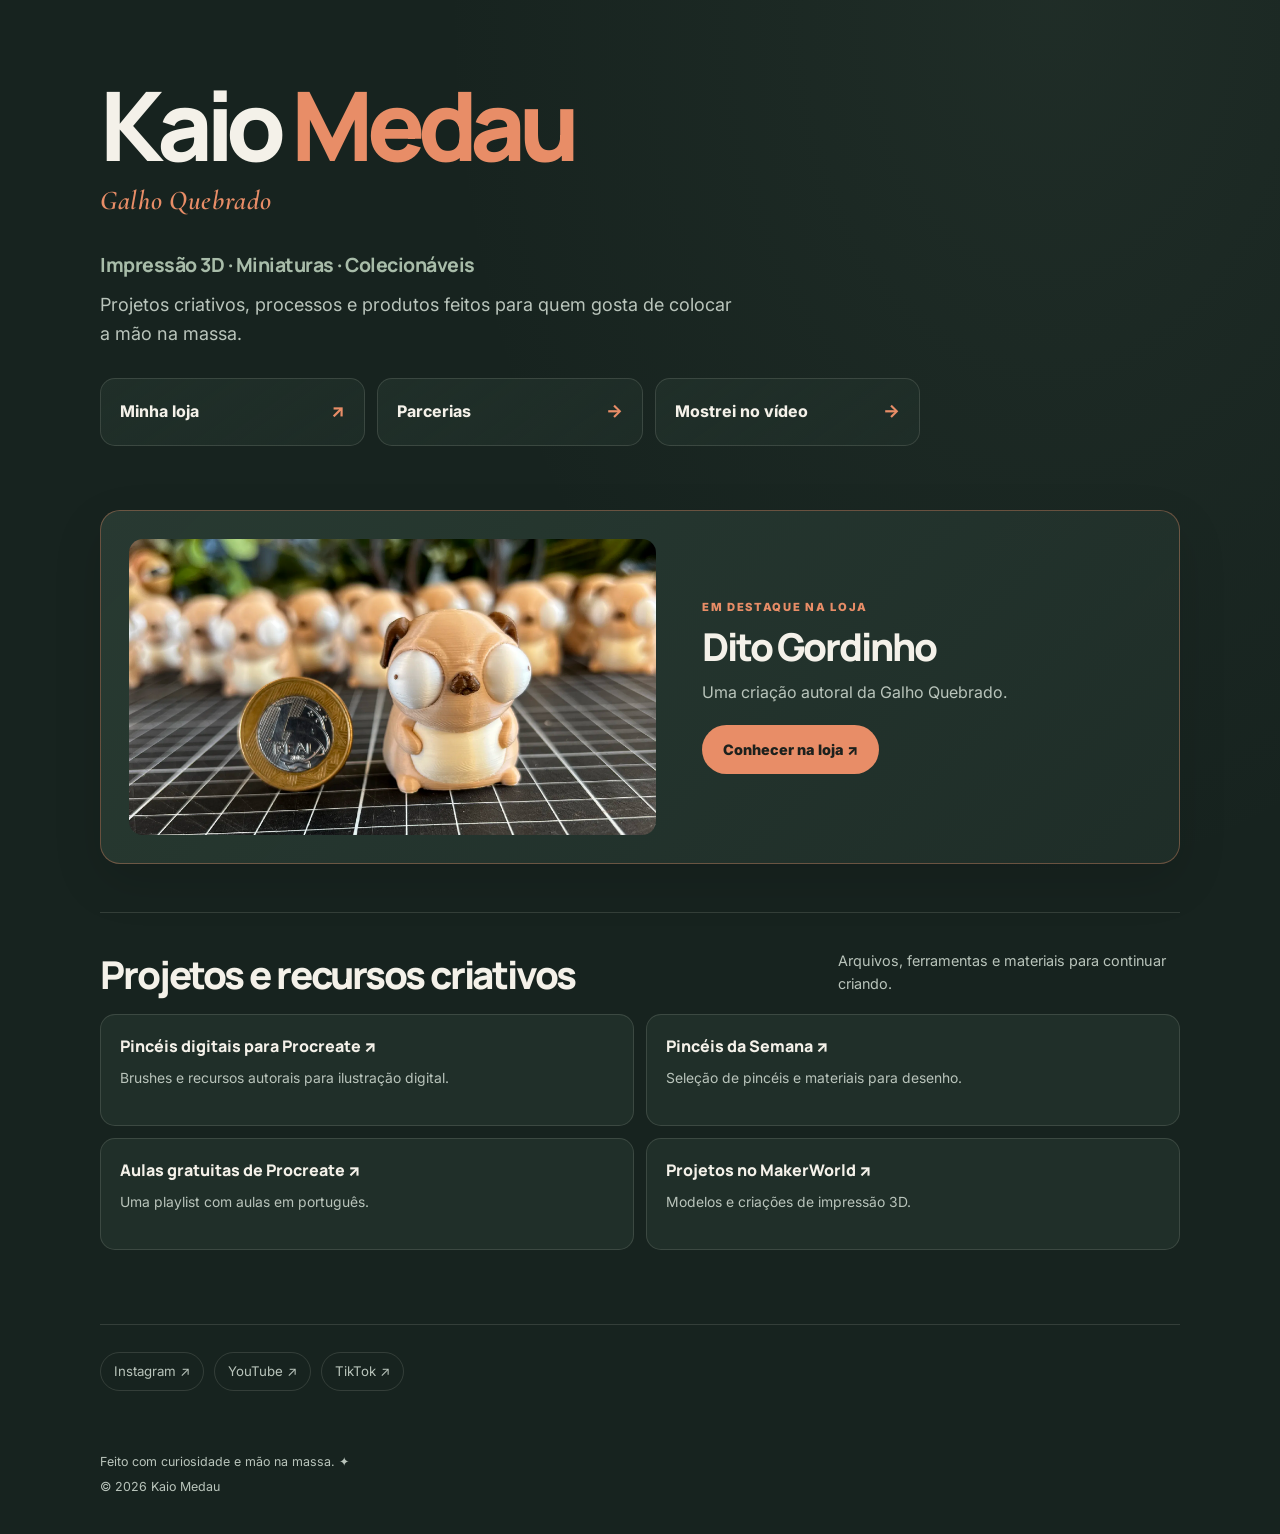
==== commit b2fa3035: "Clean generated markup and remove stale metrics script" ====
--- a/index.html
+++ b/index.html
@@ -16,7 +16,10 @@
   <meta name="twitter:card" content="summary_large_image">
   <title>Kaio Medau — Projetos criativos, impressão 3D e miniaturas</title>
   <link rel="preload" as="image" href="/images/hero/dito-gordinho-fdm.webp" fetchpriority="high">
-  <link rel="preconnect" href="https://fonts.googleapis.com">\n  <link rel="preconnect" href="https://fonts.gstatic.com" crossorigin>\n  <link href="https://fonts.googleapis.com/css2?family=Cormorant+Garamond:ital,wght@1,600;1,700&family=Inter:wght@400;500;600;700;800&family=Manrope:wght@500;600;700;800&display=swap" rel="stylesheet">\n  <link rel="stylesheet" href="/assets/css/global.css">
+  <link rel="preconnect" href="https://fonts.googleapis.com">
+  <link rel="preconnect" href="https://fonts.gstatic.com" crossorigin>
+  <link href="https://fonts.googleapis.com/css2?family=Cormorant+Garamond:ital,wght@1,600;1,700&family=Inter:wght@400;500;600;700;800&family=Manrope:wght@500;600;700;800&display=swap" rel="stylesheet">
+  <link rel="stylesheet" href="/assets/css/global.css">
   <link rel="stylesheet" href="/assets/css/components.css">
   <script async src="https://www.googletagmanager.com/gtag/js?id=G-7BJPHZVT6F"></script>
   <script>window.dataLayer=window.dataLayer||[];function gtag(){dataLayer.push(arguments)}gtag("js",new Date());gtag("config","G-7BJPHZVT6F");</script>
--- a/assets/css/global.css
+++ b/assets/css/global.css
@@ -53,7 +53,7 @@
 .quick-link:hover{border-color:rgba(232,141,103,.7);background:var(--surface-raised);transform:translateY(-2px)}
 .quick-link span:last-child{color:var(--accent);font-size:1.12rem}
 .featured{display:grid;grid-template-columns:minmax(0,1.08fr) minmax(260px,.92fr);gap:clamp(22px,4vw,46px);align-items:center;margin:22px 0 48px;padding:clamp(16px,3vw,28px);background:linear-gradient(135deg,rgba(41,59,51,.95),rgba(32,47,41,.92));border:1px solid rgba(232,141,103,.36);border-radius:var(--radius);box-shadow:0 18px 50px rgba(0,0,0,.12)}
-.featured-media{display:block;overflow:hidden;border-radius:14px;background:var(--surface-raised);aspect-ratio:4/3}
+.featured-media{display:block;overflow:hidden;border-radius:14px;background:var(--surface-raised);aspect-ratio:16/9}
 .featured-media img{width:100%;height:100%;object-fit:cover;object-position:center}
 .kicker{margin:0 0 9px;color:var(--accent);font-size:.7rem;font-weight:850;letter-spacing:.15em;text-transform:uppercase}
 .featured h2,.section-title{font-size:clamp(1.65rem,4vw,2.4rem);font-weight:800;line-height:1.08;letter-spacing:-.055em;margin:0 0 12px}
@@ -106,9 +106,9 @@
 .project-grid{display:grid;grid-template-columns:repeat(2,minmax(0,1fr));gap:15px;margin-top:20px}
 .project-card{overflow:hidden;background:var(--surface);border:1px solid var(--line);border-radius:16px;transition:border-color .16s ease,transform .16s ease}
 .project-card:hover{border-color:rgba(232,141,103,.65);transform:translateY(-2px)}
-.project-card>a{display:block;height:100%;text-decoration:none}
-.project-thumb{width:100%;aspect-ratio:16/10;object-fit:cover;object-position:center;background:var(--surface-raised)}
-.project-card-copy{padding:14px 16px 17px}
+.project-card>a{display:grid;grid-template-columns:minmax(116px,36%) minmax(0,1fr);align-items:stretch;min-height:220px;height:100%;text-decoration:none}
+.project-thumb{width:100%;height:220px;min-height:220px;aspect-ratio:9/16;object-fit:contain;object-position:center;background:#151f1a}
+.project-card-copy{align-self:center;padding:16px 18px}
 .project-card h3{font-size:1rem;font-weight:800;line-height:1.25;margin:0 0 5px}
 .project-card p{font-size:.84rem;color:var(--muted);margin:0}
 .collab-grid{display:grid;grid-template-columns:repeat(3,minmax(0,1fr));gap:12px;margin:19px 0}
@@ -139,7 +139,7 @@
   .quick-links{grid-template-columns:1fr;gap:9px}
   .quick-link{min-height:58px;padding:14px 16px}
   .featured{grid-template-columns:1fr;margin-top:18px}
-  .featured-media{aspect-ratio:16/10}
+  .featured-media{aspect-ratio:16/9}
   .section-heading{display:block}
   .section-note{margin-top:7px}
   .resource-grid{grid-template-columns:1fr}
@@ -147,13 +147,13 @@
   .profile-avatar{width:88px;height:88px}
   .partnership-copy{margin-left:0}
   .project-grid{grid-template-columns:1fr}
-  .project-card>a{display:grid;grid-template-columns:minmax(112px,38%) minmax(0,1fr);align-items:stretch}
-  .project-thumb{height:100%;min-height:132px;aspect-ratio:auto}
+  .project-card>a{grid-template-columns:minmax(112px,38%) minmax(0,1fr);min-height:190px}
+  .project-thumb{height:190px;min-height:190px;aspect-ratio:9/16}
   .project-card-copy{align-self:center;padding:13px}
   .collab-grid{grid-template-columns:1fr}
   .catalog-grid{grid-template-columns:1fr}
   .catalog-card{display:grid;grid-template-columns:minmax(104px,34%) minmax(0,1fr);align-items:stretch}
-  .catalog-card-media{height:100%;min-height:132px;aspect-ratio:auto;padding:9px}
+  .catalog-card-media{height:148px;min-height:148px;aspect-ratio:auto;padding:9px;align-self:center}
   .catalog-card-body{padding:14px}
   .catalog-card.no-image{display:block}
   .catalog-card.no-image .catalog-card-body{padding:18px}
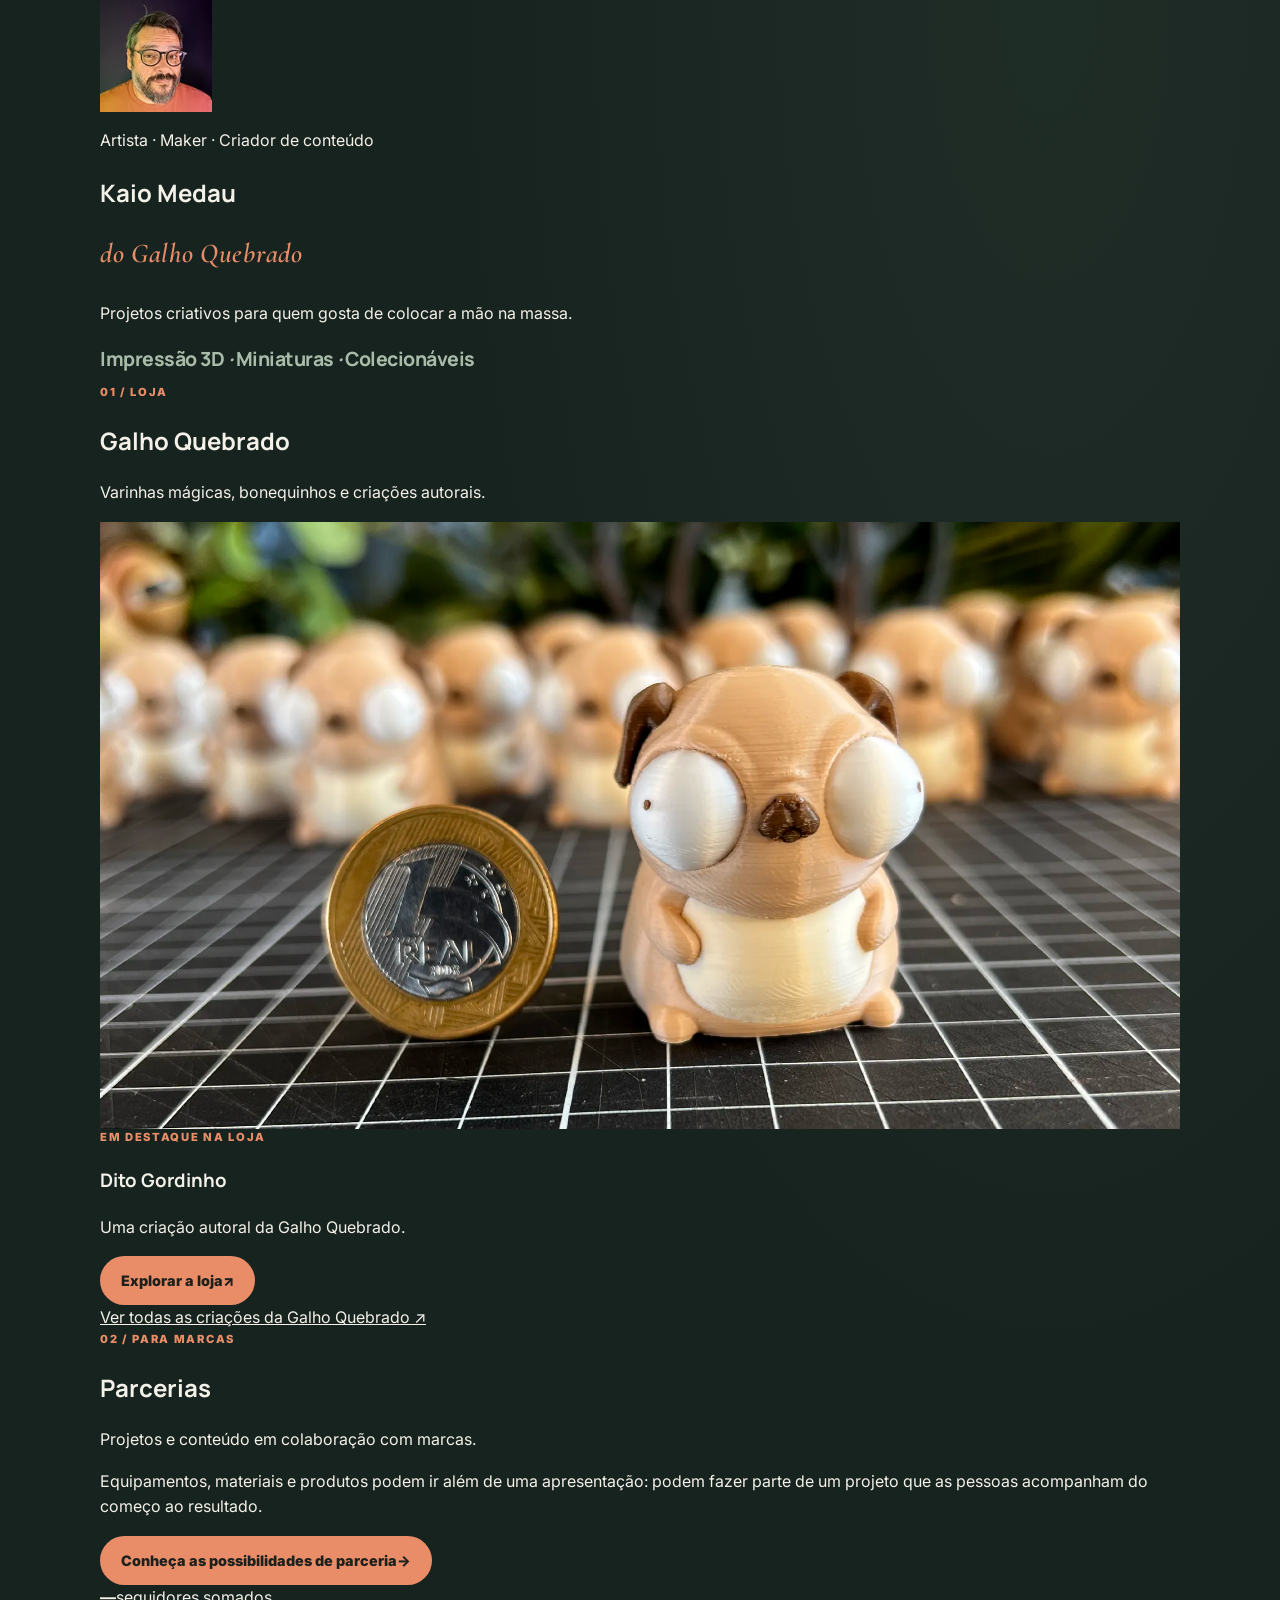
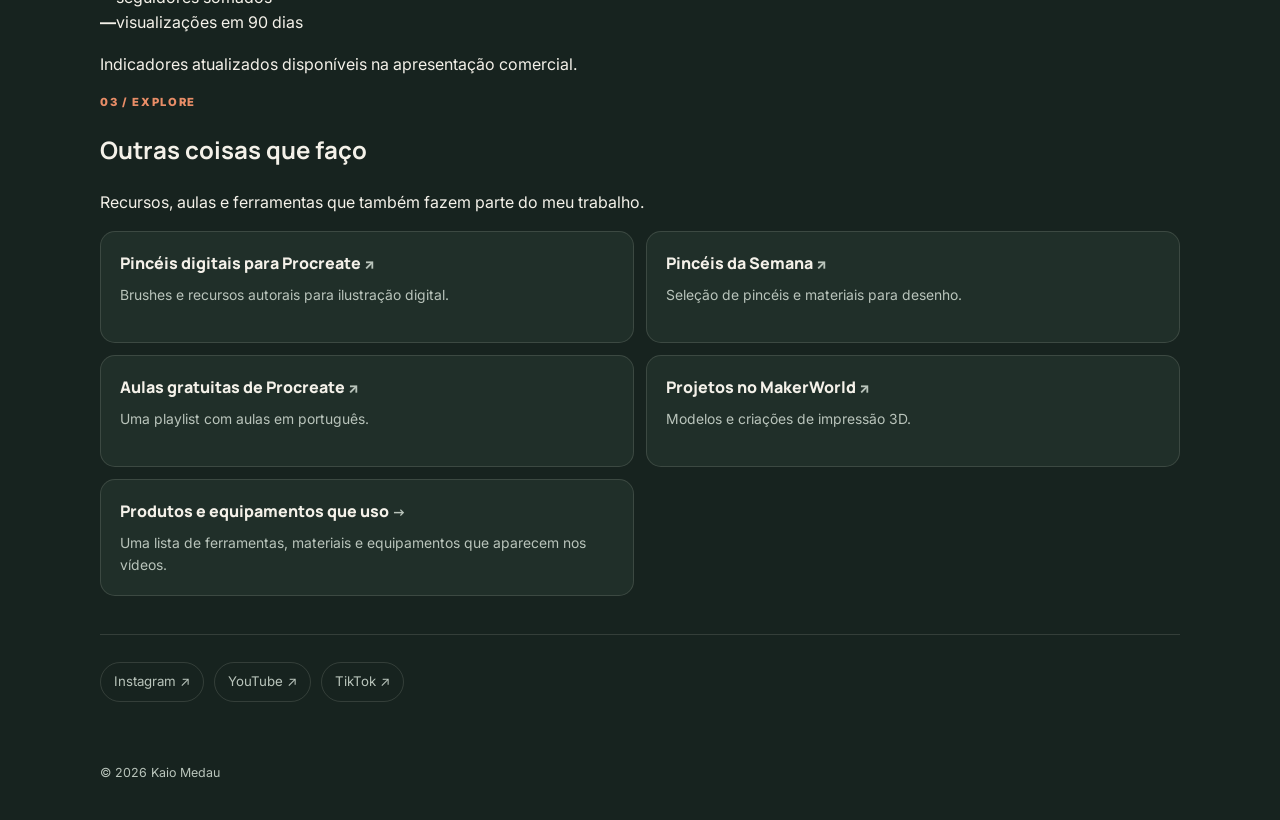
==== commit 493fac58: "Redesign homepage around shop partnerships and resources" ====
--- a/index.html
+++ b/index.html
@@ -4,17 +4,17 @@
   <meta charset="utf-8">
   <meta name="viewport" content="width=device-width, initial-scale=1">
   <meta name="theme-color" content="#17231f">
-  <meta name="description" content="Kaio Medau: impressão 3D, miniaturas, colecionáveis e projetos criativos. Conheça o universo Galho Quebrado, produtos, conteúdos e parcerias.">
+  <meta name="description" content="Kaio Medau: projetos criativos, impressão 3D, miniaturas e colecionáveis. Conheça a Galho Quebrado e possibilidades de parceria.">
   <link rel="canonical" href="https://kaiomedau.com.br/">
   <meta property="og:type" content="website">
   <meta property="og:locale" content="pt_BR">
   <meta property="og:site_name" content="Kaio Medau">
-  <meta property="og:title" content="Kaio Medau — Projetos criativos, impressão 3D e miniaturas">
+  <meta property="og:title" content="Kaio Medau — Projetos criativos">
   <meta property="og:description" content="Projetos criativos, processos e produtos feitos para quem gosta de colocar a mão na massa.">
   <meta property="og:url" content="https://kaiomedau.com.br/">
   <meta property="og:image" content="https://kaiomedau.com.br/images/hero/dito-gordinho-fdm.webp">
   <meta name="twitter:card" content="summary_large_image">
-  <title>Kaio Medau — Projetos criativos, impressão 3D e miniaturas</title>
+  <title>Kaio Medau — Projetos criativos</title>
   <link rel="preload" as="image" href="/images/hero/dito-gordinho-fdm.webp" fetchpriority="high">
   <link rel="preconnect" href="https://fonts.googleapis.com">
   <link rel="preconnect" href="https://fonts.gstatic.com" crossorigin>
@@ -23,92 +23,90 @@
   <link rel="stylesheet" href="/assets/css/components.css">
   <script async src="https://www.googletagmanager.com/gtag/js?id=G-7BJPHZVT6F"></script>
   <script>window.dataLayer=window.dataLayer||[];function gtag(){dataLayer.push(arguments)}gtag("js",new Date());gtag("config","G-7BJPHZVT6F");</script>
-  <script type="application/ld+json">
-  {"@context":"https://schema.org","@type":"Person","name":"Kaio Medau","url":"https://kaiomedau.com.br/","sameAs":["https://instagram.com/kaiomedau","https://www.youtube.com/@kaiomedau","https://tiktok.com/@kaiomedau"]}
-  </script>
+  <script type="application/ld+json">{"@context":"https://schema.org","@type":"Person","name":"Kaio Medau","url":"https://kaiomedau.com.br/","sameAs":["https://instagram.com/kaiomedau","https://www.youtube.com/@kaiomedau","https://tiktok.com/@kaiomedau"]}</script>
 </head>
 <body>
 <main class="page home-page">
-  <section class="hero home-hero" aria-labelledby="hero-title">
-    <div class="hero-copy">
-      <h1 id="hero-title">Kaio <span>Medau</span></h1>
-      <p class="brand-line">Galho Quebrado</p>
-      <p class="topics">Impressão 3D · Miniaturas · Colecionáveis</p>
-      <p class="tagline">Projetos criativos, processos e produtos feitos para quem gosta de colocar a mão na massa.</p>
-      <nav class="quick-links" aria-label="Acessos principais">
-        <a class="quick-link" href="https://galhoquebrado.lojavirtualnuvem.com.br/?utm_source=kaiomedau&utm_medium=site&utm_campaign=home"><span>Minha loja</span><span aria-hidden="true">↗</span></a>
-        <a class="quick-link" href="/parcerias/"><span>Parcerias</span><span aria-hidden="true">→</span></a>
-        <a class="quick-link" href="/produtos-e-equipamentos/#mostrei"><span>Mostrei no vídeo</span><span aria-hidden="true">→</span></a>
-      </nav>
+  <section class="home-intro" aria-labelledby="hero-title">
+    <div class="home-identity">
+      <img class="home-avatar" src="/images/kaio-medau-media_kit-v2.webp" alt="Retrato de Kaio Medau" width="112" height="112">
+      <div class="home-name">
+        <p class="eyebrow">Artista · Maker · Criador de conteúdo</p>
+        <h1 id="hero-title">Kaio <span>Medau</span></h1>
+        <p class="brand-line">do Galho Quebrado</p>
+      </div>
+    </div>
+    <p class="home-tagline">Projetos criativos para quem gosta de colocar a mão na massa.</p>
+    <p class="topics">Impressão 3D <i>·</i> Miniaturas <i>·</i> Colecionáveis</p>
+  </section>
+
+  <section class="home-section shop-section" aria-labelledby="shop-title">
+    <div class="home-section-heading">
+      <div><p class="kicker">01 / Loja</p><h2 id="shop-title">Galho Quebrado</h2></div>
+      <p>Varinhas mágicas, bonequinhos e criações autorais.</p>
+    </div>
+    <article class="home-featured">
+      <a class="home-featured-image" id="featured-link" href="https://galhoquebrado.lojavirtualnuvem.com.br/?utm_source=kaiomedau&utm_medium=site&utm_campaign=produto-destaque" aria-label="Conheça o Dito Gordinho na loja">
+        <img id="featured-image" src="/images/hero/dito-gordinho-fdm.webp" alt="Dito Gordinho, peça autoral impressa em 3D" width="1200" height="900" fetchpriority="high">
+      </a>
+      <div class="home-featured-copy">
+        <p class="kicker">Em destaque na loja</p>
+        <h3 id="featured-title">Dito Gordinho</h3>
+        <p id="featured-description">Uma criação autoral da Galho Quebrado.</p>
+        <a class="button" id="featured-cta" href="https://galhoquebrado.lojavirtualnuvem.com.br/?utm_source=kaiomedau&utm_medium=site&utm_campaign=produto-destaque">Explorar a loja <span aria-hidden="true">↗</span></a>
+      </div>
+    </article>
+    <a class="text-link home-all-link" href="https://galhoquebrado.lojavirtualnuvem.com.br/?utm_source=kaiomedau&utm_medium=site&utm_campaign=home">Ver todas as criações da Galho Quebrado <span aria-hidden="true">↗</span></a>
+  </section>
+
+  <section class="home-section sponsor-section" aria-labelledby="sponsor-title">
+    <div class="home-section-heading">
+      <div><p class="kicker">02 / Para marcas</p><h2 id="sponsor-title">Parcerias</h2></div>
+      <p>Projetos e conteúdo em colaboração com marcas.</p>
+    </div>
+    <div class="sponsor-teaser">
+      <div class="sponsor-copy">
+        <p>Equipamentos, materiais e produtos podem ir além de uma apresentação: podem fazer parte de um projeto que as pessoas acompanham do começo ao resultado.</p>
+        <a class="button" href="/parcerias/">Conheça as possibilidades de parceria <span aria-hidden="true">→</span></a>
+      </div>
+      <div class="home-stats" aria-label="Indicadores de audiência">
+        <div class="home-stat"><strong>—</strong><span>seguidores somados</span></div>
+        <div class="home-stat"><strong>—</strong><span>visualizações em 90 dias</span></div>
+        <p>Indicadores atualizados disponíveis na apresentação comercial.</p>
+      </div>
     </div>
   </section>
 
-  <section class="featured" aria-labelledby="featured-title">
-    <a class="featured-media" id="featured-link" href="https://galhoquebrado.lojavirtualnuvem.com.br/?utm_source=kaiomedau&utm_medium=site&utm_campaign=produto-destaque" aria-label="Conheça o Dito Gordinho na loja">
-      <img id="featured-image" src="/images/hero/dito-gordinho-fdm.webp" alt="Dito Gordinho, peça autoral impressa em 3D" width="1200" height="900" fetchpriority="high">
-    </a>
-    <div>
-      <p class="kicker">Em destaque na loja</p>
-      <h2 id="featured-title">Dito Gordinho</h2>
-      <p id="featured-description">Uma criação autoral da Galho Quebrado.</p>
-      <a class="button" id="featured-cta" href="https://galhoquebrado.lojavirtualnuvem.com.br/?utm_source=kaiomedau&utm_medium=site&utm_campaign=produto-destaque">Conhecer na loja ↗</a>
-    </div>
-  </section>
-
-  <section class="section" aria-labelledby="resources-title">
-    <div class="section-heading">
-      <h2 class="section-title" id="resources-title">Projetos e recursos criativos</h2>
-      <p class="section-note">Arquivos, ferramentas e materiais para continuar criando.</p>
+  <section class="home-section more-section" aria-labelledby="more-title">
+    <div class="home-section-heading">
+      <div><p class="kicker">03 / Explore</p><h2 id="more-title">Outras coisas que faço</h2></div>
+      <p>Recursos, aulas e ferramentas que também fazem parte do meu trabalho.</p>
     </div>
     <div class="resource-grid">
-      <a class="resource-card" href="https://kaiomedau.gumroad.com">
-        <strong>Pincéis digitais para Procreate ↗</strong>
-        <span>Brushes e recursos autorais para ilustração digital.</span>
-      </a>
-      <a class="resource-card" href="https://www.desenhoeilustracao.com.br/pinceis-da-semana/">
-        <strong>Pincéis da Semana ↗</strong>
-        <span>Seleção de pincéis e materiais para desenho.</span>
-      </a>
-      <a class="resource-card" href="https://youtube.com/playlist?list=PLFZdnhGg53spOIFt9O-xaDNFz20ry-H7J">
-        <strong>Aulas gratuitas de Procreate ↗</strong>
-        <span>Uma playlist com aulas em português.</span>
-      </a>
-      <a class="resource-card" href="https://makerworld.com/en/@kaiomedau">
-        <strong>Projetos no MakerWorld ↗</strong>
-        <span>Modelos e criações de impressão 3D.</span>
-      </a>
+      <a class="resource-card" href="https://kaiomedau.gumroad.com"><strong>Pincéis digitais para Procreate <span>↗</span></strong><span>Brushes e recursos autorais para ilustração digital.</span></a>
+      <a class="resource-card" href="https://www.desenhoeilustracao.com.br/pinceis-da-semana/"><strong>Pincéis da Semana <span>↗</span></strong><span>Seleção de pincéis e materiais para desenho.</span></a>
+      <a class="resource-card" href="https://youtube.com/playlist?list=PLFZdnhGg53spOIFt9O-xaDNFz20ry-H7J"><strong>Aulas gratuitas de Procreate <span>↗</span></strong><span>Uma playlist com aulas em português.</span></a>
+      <a class="resource-card" href="https://makerworld.com/en/@kaiomedau"><strong>Projetos no MakerWorld <span>↗</span></strong><span>Modelos e criações de impressão 3D.</span></a>
+      <a class="resource-card resource-card-wide" href="/produtos-e-equipamentos/"><strong>Produtos e equipamentos que uso <span>→</span></strong><span>Uma lista de ferramentas, materiais e equipamentos que aparecem nos vídeos.</span></a>
     </div>
   </section>
 
   <nav class="social-footer" aria-label="Redes sociais">
-    <a href="https://instagram.com/kaiomedau">Instagram ↗</a>
-    <a href="https://www.youtube.com/@kaiomedau">YouTube ↗</a>
-    <a href="https://tiktok.com/@kaiomedau">TikTok ↗</a>
+    <a href="https://instagram.com/kaiomedau">Instagram ↗</a><a href="https://www.youtube.com/@kaiomedau">YouTube ↗</a><a href="https://tiktok.com/@kaiomedau">TikTok ↗</a>
   </nav>
 </main>
-<footer class="page site-footer">
-  <p>Feito com curiosidade e mão na massa. ✦</p>
-  <p>© 2026 Kaio Medau</p>
-</footer>
+<footer class="page site-footer"><p>© 2026 Kaio Medau</p></footer>
 <script>
-  // Product highlight is managed in /data/featured-product.json.
-  fetch("/data/featured-product.json")
-    .then(response => response.ok ? response.json() : null)
-    .then(product => {
-      if (!product || !product.active) return;
-      const title = document.getElementById("featured-title");
-      const description = document.getElementById("featured-description");
-      const image = document.getElementById("featured-image");
-      const mediaLink = document.getElementById("featured-link");
-      const cta = document.getElementById("featured-cta");
-      if (title) title.textContent = product.name || title.textContent;
-      if (description) description.textContent = product.description || description.textContent;
-      if (image && product.image) image.src = product.image;
-      if (image && product.imageAlt) image.alt = product.imageAlt;
-      if (mediaLink && product.destination) mediaLink.href = product.destination;
-      if (cta && product.destination) cta.href = product.destination;
-    })
-    .catch(() => {});
+  fetch("/data/featured-product.json").then(response=>response.ok?response.json():null).then(product=>{
+    if(!product||!product.active)return;
+    const title=document.getElementById("featured-title"),description=document.getElementById("featured-description"),image=document.getElementById("featured-image"),mediaLink=document.getElementById("featured-link"),cta=document.getElementById("featured-cta");
+    if(title)title.textContent=product.name||title.textContent;
+    if(description)description.textContent=product.description||description.textContent;
+    if(image&&product.image)image.src=product.image;
+    if(image&&product.imageAlt)image.alt=product.imageAlt;
+    if(mediaLink&&product.destination)mediaLink.href=product.destination;
+    if(cta&&product.destination)cta.href=product.destination;
+  }).catch(()=>{});
 </script>
 </body>
-</html>
+</html>
--- a/assets/css/global.css
+++ b/assets/css/global.css
@@ -31,7 +31,7 @@
 a{color:inherit}
 img{display:block;max-width:100%;height:auto}
 a:focus-visible,button:focus-visible,summary:focus-visible{outline:3px solid var(--accent);outline-offset:4px;border-radius:6px}
-.page{width:min(calc(100% - 2 * var(--gutter)),var(--content));margin-inline:auto}
+.page{width:min(calc(100% - var(--gutter) - var(--gutter)),var(--content));margin-inline:auto}
 .site-header{padding:22px 0}
 .header-inner{display:flex;align-items:center;justify-content:space-between;gap:18px}
 .wordmark{font-size:.82rem;font-weight:850;letter-spacing:.14em;text-transform:uppercase;text-decoration:none;white-space:nowrap}
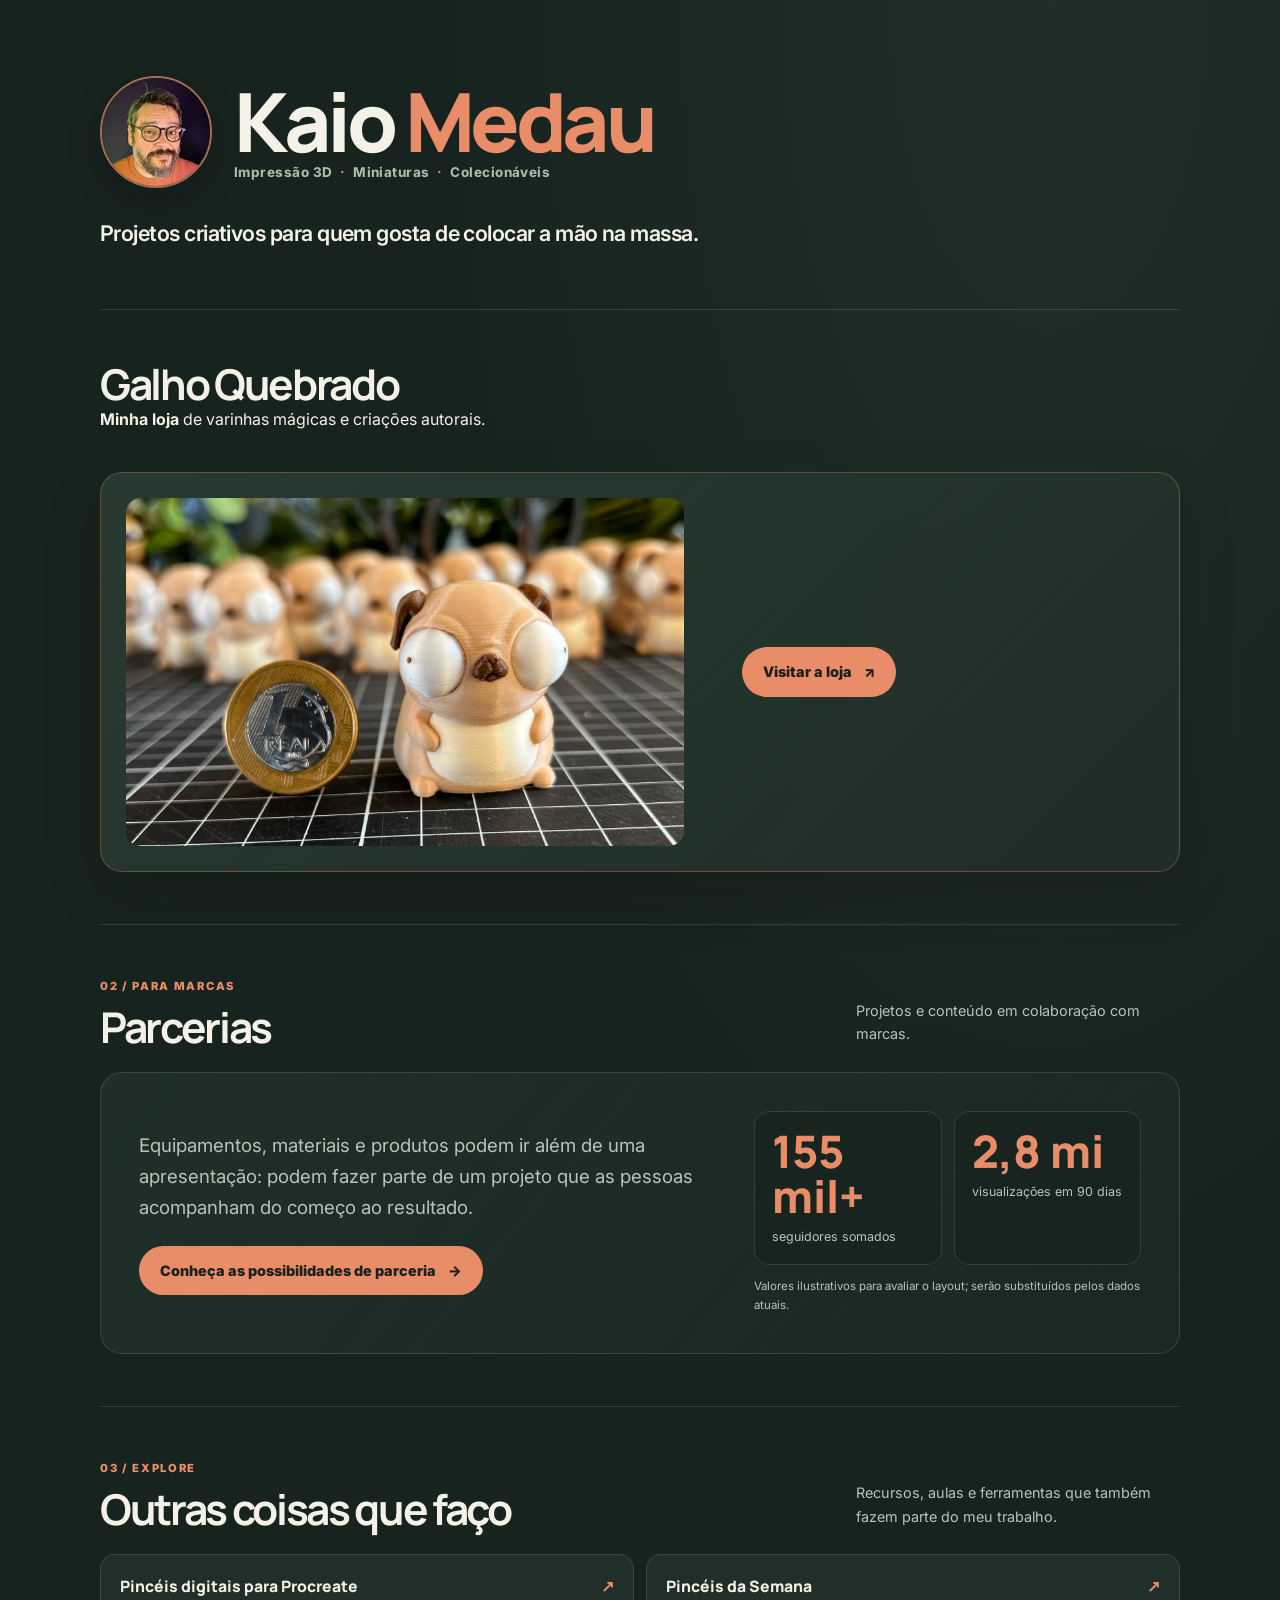
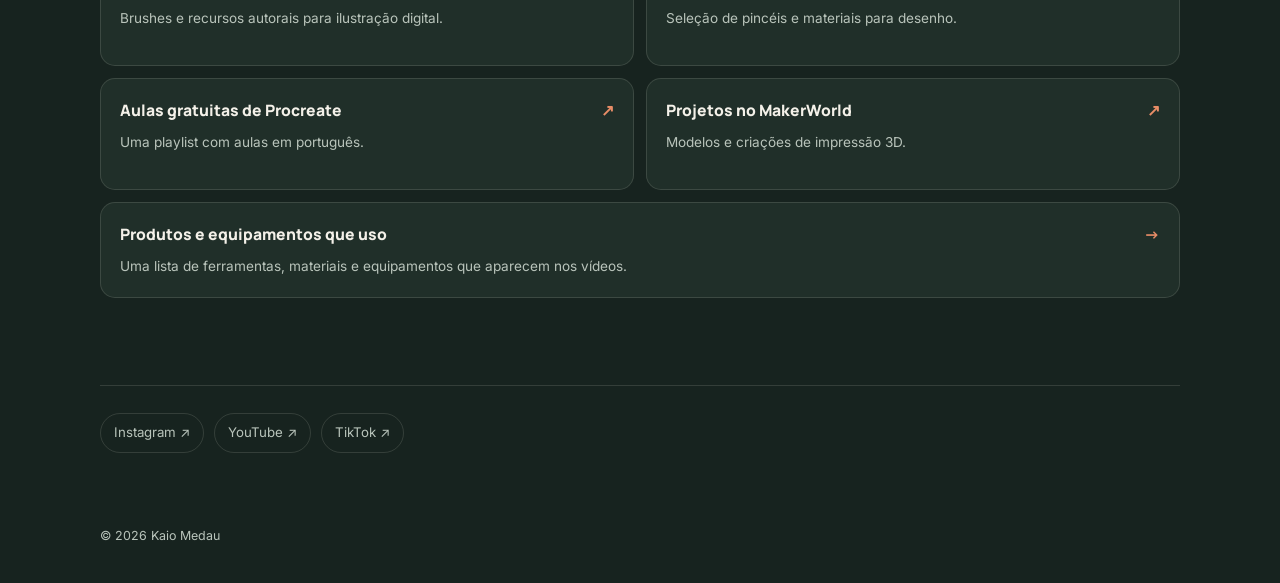
==== commit 2bb10f9b: "Refine homepage identity, shop feature card and sample partnership metrics" ====
--- a/index.html
+++ b/index.html
@@ -31,34 +31,27 @@
     <div class="home-identity">
       <img class="home-avatar" src="/images/kaio-medau-media_kit-v2.webp" alt="Retrato de Kaio Medau" width="112" height="112">
       <div class="home-name">
-        <p class="eyebrow">Artista · Maker · Criador de conteúdo</p>
         <h1 id="hero-title">Kaio <span>Medau</span></h1>
-        <p class="brand-line">do Galho Quebrado</p>
+        <p class="topics">Impressão 3D <i>·</i> Miniaturas <i>·</i> Colecionáveis</p>
       </div>
     </div>
     <p class="home-tagline">Projetos criativos para quem gosta de colocar a mão na massa.</p>
-    <p class="topics">Impressão 3D <i>·</i> Miniaturas <i>·</i> Colecionáveis</p>
   </section>
 
   <section class="home-section shop-section" aria-labelledby="shop-title">
-    <div class="home-section-heading">
-      <div><p class="kicker">01 / Loja</p><h2 id="shop-title">Galho Quebrado</h2></div>
-      <p>Varinhas mágicas, bonequinhos e criações autorais.</p>
+    <div class="home-section-heading shop-heading">
+      <div><h2 id="shop-title">Galho Quebrado</h2><p><strong>Minha loja</strong> de varinhas mágicas e criações autorais.</p></div>
     </div>
     <article class="home-featured">
-      <a class="home-featured-image" id="featured-link" href="https://galhoquebrado.lojavirtualnuvem.com.br/?utm_source=kaiomedau&utm_medium=site&utm_campaign=produto-destaque" aria-label="Conheça o Dito Gordinho na loja">
+      <a class="home-featured-image" id="featured-link" href="https://galhoquebrado.lojavirtualnuvem.com.br/?utm_source=kaiomedau&utm_medium=site&utm_campaign=produto-destaque" aria-label="Conheça o Dito Gordinho">
         <img id="featured-image" src="/images/hero/dito-gordinho-fdm.webp" alt="Dito Gordinho, peça autoral impressa em 3D" width="1200" height="900" fetchpriority="high">
+        <span class="featured-caption"><strong id="featured-title">Dito Gordinho</strong><span id="featured-description">Uma criação autoral da Galho Quebrado.</span></span>
       </a>
       <div class="home-featured-copy">
-        <p class="kicker">Em destaque na loja</p>
-        <h3 id="featured-title">Dito Gordinho</h3>
-        <p id="featured-description">Uma criação autoral da Galho Quebrado.</p>
-        <a class="button" id="featured-cta" href="https://galhoquebrado.lojavirtualnuvem.com.br/?utm_source=kaiomedau&utm_medium=site&utm_campaign=produto-destaque">Explorar a loja <span aria-hidden="true">↗</span></a>
+        <a class="button" id="featured-cta" href="https://galhoquebrado.lojavirtualnuvem.com.br/?utm_source=kaiomedau&utm_medium=site&utm_campaign=home">Visitar a loja <span aria-hidden="true">↗</span></a>
       </div>
     </article>
-    <a class="text-link home-all-link" href="https://galhoquebrado.lojavirtualnuvem.com.br/?utm_source=kaiomedau&utm_medium=site&utm_campaign=home">Ver todas as criações da Galho Quebrado <span aria-hidden="true">↗</span></a>
   </section>
-
   <section class="home-section sponsor-section" aria-labelledby="sponsor-title">
     <div class="home-section-heading">
       <div><p class="kicker">02 / Para marcas</p><h2 id="sponsor-title">Parcerias</h2></div>
@@ -70,9 +63,9 @@
         <a class="button" href="/parcerias/">Conheça as possibilidades de parceria <span aria-hidden="true">→</span></a>
       </div>
       <div class="home-stats" aria-label="Indicadores de audiência">
-        <div class="home-stat"><strong>—</strong><span>seguidores somados</span></div>
-        <div class="home-stat"><strong>—</strong><span>visualizações em 90 dias</span></div>
-        <p>Indicadores atualizados disponíveis na apresentação comercial.</p>
+        <div class="home-stat"><strong>155 mil+</strong><span>seguidores somados</span></div>
+        <div class="home-stat"><strong>2,8 mi</strong><span>visualizações em 90 dias</span></div>
+        <p>Valores ilustrativos para avaliar o layout; serão substituídos pelos dados atuais.</p>
       </div>
     </div>
   </section>
@@ -105,7 +98,7 @@
     if(image&&product.image)image.src=product.image;
     if(image&&product.imageAlt)image.alt=product.imageAlt;
     if(mediaLink&&product.destination)mediaLink.href=product.destination;
-    if(cta&&product.destination)cta.href=product.destination;
+    if(cta&&product.storeUrl)cta.href=product.storeUrl;
   }).catch(()=>{});
 </script>
 </body>
--- a/assets/css/global.css
+++ b/assets/css/global.css
@@ -1,176 +1,6 @@
-:root{
-  color-scheme:dark;
-  --bg:#17231f;
-  --bg-soft:#1b2923;
-  --surface:#202f29;
-  --surface-raised:#293b33;
-  --text:#f4f1e9;
-  --muted:#b9c4bb;
-  --muted-strong:#d0d8d1;
-  --accent:#e88d67;
-  --green:#a8bca9;
-  --line:rgba(244,241,233,.13);
-  --radius:20px;
-  --content:1080px;
-  --gutter:clamp(18px,4.8vw,54px);
-}
-*,*::before,*::after{box-sizing:border-box}
-html{scroll-behavior:smooth;scroll-padding-top:24px}
-body{
-  margin:0;
-  background:
-    radial-gradient(ellipse at 82% 0%,rgba(105,133,111,.10),transparent 38rem),
-    var(--bg);
-  color:var(--text);
-  font-family:Inter,ui-sans-serif,system-ui,-apple-system,BlinkMacSystemFont,"Segoe UI",sans-serif;
-  font-size:16px;
-  line-height:1.6;
-  -webkit-font-smoothing:antialiased;
-  text-rendering:optimizeLegibility;
-}
-a{color:inherit}
-img{display:block;max-width:100%;height:auto}
-a:focus-visible,button:focus-visible,summary:focus-visible{outline:3px solid var(--accent);outline-offset:4px;border-radius:6px}
-.page{width:min(calc(100% - var(--gutter) - var(--gutter)),var(--content));margin-inline:auto}
-.site-header{padding:22px 0}
-.header-inner{display:flex;align-items:center;justify-content:space-between;gap:18px}
-.wordmark{font-size:.82rem;font-weight:850;letter-spacing:.14em;text-transform:uppercase;text-decoration:none;white-space:nowrap}
-.wordmark span{color:var(--accent)}
-.nav{display:flex;align-items:center;gap:clamp(12px,2vw,22px)}
-.nav a{font-size:.86rem;color:var(--muted);text-decoration:none}
-.nav a:hover,.text-link:hover{color:var(--accent)}
-main{padding-bottom:38px}
-h1,h2,h3{font-family:Manrope,Inter,ui-sans-serif,system-ui,sans-serif}
-.hero{padding:clamp(38px,7vw,78px) 0 42px}
-.hero-copy{max-width:820px}
-.hero h1{font-size:clamp(3rem,9vw,6rem);font-weight:800;line-height:.98;letter-spacing:-.075em;margin:0}
-.hero h1 span{color:var(--accent)}
-.brand-line{font-family:"Cormorant Garamond",Georgia,serif;font-size:clamp(1.3rem,3vw,1.7rem);font-style:italic;font-weight:600;letter-spacing:.025em;color:var(--accent);margin:7px 0 26px}
-.topics{font-family:Manrope,Inter,sans-serif;font-size:clamp(1rem,2.5vw,1.22rem);font-weight:750;letter-spacing:-.025em;color:var(--green);margin:0 0 10px}
-.tagline{max-width:58ch;font-size:clamp(1rem,2.4vw,1.13rem);color:var(--muted);margin:0}
-.quick-links{display:grid;grid-template-columns:repeat(3,minmax(0,1fr));gap:12px;margin-top:30px}
-.quick-link{display:flex;align-items:center;justify-content:space-between;gap:12px;min-height:68px;padding:17px 19px;background:linear-gradient(145deg,var(--surface),rgba(32,47,41,.78));border:1px solid var(--line);border-radius:15px;text-decoration:none;font-weight:750}
-.quick-link:hover{border-color:rgba(232,141,103,.7);background:var(--surface-raised);transform:translateY(-2px)}
-.quick-link span:last-child{color:var(--accent);font-size:1.12rem}
-.featured{display:grid;grid-template-columns:minmax(0,1.08fr) minmax(260px,.92fr);gap:clamp(22px,4vw,46px);align-items:center;margin:22px 0 48px;padding:clamp(16px,3vw,28px);background:linear-gradient(135deg,rgba(41,59,51,.95),rgba(32,47,41,.92));border:1px solid rgba(232,141,103,.36);border-radius:var(--radius);box-shadow:0 18px 50px rgba(0,0,0,.12)}
-.featured-media{display:block;overflow:hidden;border-radius:14px;background:var(--surface-raised);aspect-ratio:16/9}
-.featured-media img{width:100%;height:100%;object-fit:cover;object-position:center}
-.kicker{margin:0 0 9px;color:var(--accent);font-size:.7rem;font-weight:850;letter-spacing:.15em;text-transform:uppercase}
-.featured h2,.section-title{font-size:clamp(1.65rem,4vw,2.4rem);font-weight:800;line-height:1.08;letter-spacing:-.055em;margin:0 0 12px}
-.featured p:not(.kicker){color:var(--muted);margin:0 0 20px}
-.button{display:inline-flex;align-items:center;justify-content:center;min-height:48px;padding:12px 20px;border:1px solid transparent;border-radius:999px;background:var(--accent);color:#1d211d;text-decoration:none;font-size:.9rem;font-weight:850;transition:transform .16s ease,filter .16s ease,border-color .16s ease}
-.button:hover{filter:brightness(1.06);transform:translateY(-1px)}
-.button.secondary{background:transparent;border-color:var(--line);color:var(--text)}
-.button.secondary:hover{border-color:var(--accent)}
-.section{padding:36px 0;border-top:1px solid var(--line)}
-.section-heading{display:flex;align-items:end;justify-content:space-between;gap:18px;margin-bottom:19px}
-.section-title{margin:0}
-.section-note{color:var(--muted);font-size:.9rem;max-width:38ch;margin:0}
-.resource-grid{display:grid;grid-template-columns:repeat(2,minmax(0,1fr));gap:12px}
-.resource-card{display:flex;flex-direction:column;gap:7px;min-height:112px;padding:19px;background:var(--surface);border:1px solid var(--line);border-radius:15px;text-decoration:none;transition:background-color .16s ease,border-color .16s ease,transform .16s ease}
-.resource-card:hover{border-color:var(--accent);background:var(--surface-raised);transform:translateY(-2px)}
-.resource-card strong{font-family:Manrope,Inter,sans-serif;font-size:1rem;font-weight:800}
-.resource-card span{font-size:.87rem;color:var(--muted)}
-.social-footer{display:flex;flex-wrap:wrap;gap:10px;padding:27px 0 18px;border-top:1px solid var(--line);margin-top:38px}
-.social-footer a{display:inline-flex;align-items:center;padding:8px 13px;border:1px solid var(--line);border-radius:999px;color:var(--muted);font-size:.83rem;text-decoration:none;transition:border-color .16s ease,color .16s ease}
-.social-footer a:hover{border-color:var(--accent);color:var(--text)}
-.site-footer{padding:0 0 32px;color:var(--muted);font-size:.78rem}
-.site-footer p{margin:5px 0}
-.page-intro{padding:clamp(38px,7vw,72px) 0 30px;max-width:780px}
-.page-intro h1{font-size:clamp(2.6rem,8vw,4.7rem);font-weight:800;letter-spacing:-.07em;line-height:1;margin:0 0 15px}
-.page-intro>p:last-child{color:var(--muted);font-size:1.04rem;max-width:62ch}
-.content-section{padding:30px 0;border-top:1px solid var(--line)}
-.content-section h2{font-size:clamp(1.35rem,3vw,1.8rem);font-weight:800;letter-spacing:-.045em;line-height:1.15;margin:0 0 12px}
-.content-section>p{color:var(--muted);max-width:76ch}
-.metrics-grid{display:grid;grid-template-columns:repeat(3,minmax(0,1fr));gap:10px}
-.metric{padding:17px;background:var(--surface);border:1px solid var(--line);border-radius:14px}
-.metric strong{display:block;font-size:1.2rem;color:var(--text)}
-.metric span{font-size:.8rem;color:var(--muted)}
-.contact-panel{padding:clamp(20px,4vw,28px);background:linear-gradient(145deg,var(--surface-raised),var(--surface));border:1px solid var(--line);border-radius:17px}
-.contact-panel p{margin-top:0;color:var(--muted)}
-.item-list{display:grid;gap:10px}
-.item{display:flex;align-items:center;justify-content:space-between;gap:16px;padding:17px 19px;background:var(--surface);border:1px solid var(--line);border-radius:14px;text-decoration:none;transition:border-color .16s ease,background-color .16s ease}
-.item:hover{border-color:var(--accent);background:var(--surface-raised)}
-.item small{display:block;color:var(--muted);margin-top:3px}
-.item b{color:var(--accent)}
-.disclosure{font-size:.78rem;color:var(--muted);margin-top:18px}
-.profile-intro{display:grid;grid-template-columns:124px minmax(0,1fr);gap:25px;align-items:center;padding:clamp(34px,6vw,62px) 0 27px}
-.profile-avatar{width:124px;height:124px;border-radius:50%;object-fit:cover;object-position:center 35%;border:2px solid rgba(232,141,103,.7);background:var(--surface);box-shadow:0 10px 30px rgba(0,0,0,.2)}
-.profile-intro h1{font-size:clamp(2.3rem,6vw,3.8rem);font-weight:800;letter-spacing:-.07em;line-height:1;margin:0 0 8px}
-.profile-role{margin:0;color:var(--green);font-weight:700}
-.partnership-copy{max-width:760px;margin:0 0 0 149px}
-.partnership-copy p{font-size:clamp(1rem,2.2vw,1.15rem);color:var(--muted);margin:0 0 16px}
-.partnership-copy strong{color:var(--text);font-weight:750}
-.partnership-copy .invitation{font-family:"Cormorant Garamond",Georgia,serif;font-size:1.55rem;font-style:italic;color:var(--accent);font-weight:700;margin-top:22px;margin-bottom:13px}
-.partnership-copy .button{margin-top:2px}
-.project-grid{display:grid;grid-template-columns:repeat(2,minmax(0,1fr));gap:15px;margin-top:20px}
-.project-card{overflow:hidden;background:var(--surface);border:1px solid var(--line);border-radius:16px;transition:border-color .16s ease,transform .16s ease}
-.project-card:hover{border-color:rgba(232,141,103,.65);transform:translateY(-2px)}
-.project-card>a{display:grid;grid-template-columns:minmax(116px,36%) minmax(0,1fr);align-items:stretch;min-height:220px;height:100%;text-decoration:none}
-.project-thumb{width:100%;height:220px;min-height:220px;aspect-ratio:9/16;object-fit:contain;object-position:center;background:#151f1a}
-.project-card-copy{align-self:center;padding:16px 18px}
-.project-card h3{font-size:1rem;font-weight:800;line-height:1.25;margin:0 0 5px}
-.project-card p{font-size:.84rem;color:var(--muted);margin:0}
-.collab-grid{display:grid;grid-template-columns:repeat(3,minmax(0,1fr));gap:12px;margin:19px 0}
-.collab-card{padding:19px;background:var(--surface);border:1px solid var(--line);border-radius:15px}
-.collab-card h3{font-size:1rem;font-weight:800;line-height:1.25;margin:0 0 8px}
-.collab-card p{font-size:.88rem;color:var(--muted);margin:0}
-.media-kit-panel{padding:20px;background:var(--surface);border:1px solid var(--line);border-radius:16px}
-.media-kit-panel>p{margin:0;color:var(--muted)}
-.media-kit-panel details{border-top:1px solid var(--line);margin-top:16px;padding-top:14px}
-.media-kit-panel summary,.catalog-details summary{cursor:pointer;font-weight:750;color:var(--text)}
-.media-kit-panel summary::marker,.catalog-details summary::marker{color:var(--accent)}
-.media-kit-detail{padding-top:14px;color:var(--muted);font-size:.9rem}
-.media-kit-detail ul{padding-left:20px}
-.catalog-nav{display:flex;flex-wrap:wrap;gap:9px;margin:0 0 28px}
-.catalog-nav a{padding:9px 14px;border:1px solid var(--line);border-radius:999px;text-decoration:none;color:var(--muted);font-size:.85rem;transition:border-color .16s ease,color .16s ease}
-.catalog-nav a:hover{border-color:var(--accent);color:var(--text)}
-.catalog-grid{display:grid;grid-template-columns:repeat(2,minmax(0,1fr));gap:14px;margin-top:18px}
-.catalog-card{display:flex;flex-direction:column;overflow:hidden;background:var(--surface);border:1px solid var(--line);border-radius:16px;min-width:0}
-.catalog-card-media{width:100%;aspect-ratio:16/10;object-fit:contain;padding:12px;background:linear-gradient(145deg,var(--surface-raised),var(--surface))}
-.catalog-card-body{display:flex;flex:1;flex-direction:column;align-items:flex-start;padding:17px}
-.catalog-card h3{font-size:1rem;font-weight:800;line-height:1.25;margin:0 0 6px}
-.catalog-card p{font-size:.86rem;color:var(--muted);margin:0 0 14px}
-.catalog-card .button{margin-top:auto;min-height:42px;padding:9px 15px;font-size:.83rem}
-.catalog-card.no-image .catalog-card-body{padding:20px}
-.catalog-subtitle{font-size:1rem;font-weight:800;letter-spacing:-.02em;margin:28px 0 12px;color:var(--green)}
-.anchor-section{scroll-margin-top:22px}
-@media(max-width:760px){
-  .quick-links{grid-template-columns:1fr;gap:9px}
-  .quick-link{min-height:58px;padding:14px 16px}
-  .featured{grid-template-columns:1fr;margin-top:18px}
-  .featured-media{aspect-ratio:16/9}
-  .section-heading{display:block}
-  .section-note{margin-top:7px}
-  .resource-grid{grid-template-columns:1fr}
-  .profile-intro{grid-template-columns:88px minmax(0,1fr);gap:16px;padding-top:34px;padding-bottom:22px}
-  .profile-avatar{width:88px;height:88px}
-  .partnership-copy{margin-left:0}
-  .project-grid{grid-template-columns:1fr}
-  .project-card>a{grid-template-columns:minmax(112px,38%) minmax(0,1fr);min-height:190px}
-  .project-thumb{height:190px;min-height:190px;aspect-ratio:9/16}
-  .project-card-copy{align-self:center;padding:13px}
-  .collab-grid{grid-template-columns:1fr}
-  .catalog-grid{grid-template-columns:1fr}
-  .catalog-card{display:grid;grid-template-columns:minmax(104px,34%) minmax(0,1fr);align-items:stretch}
-  .catalog-card-media{height:148px;min-height:148px;aspect-ratio:auto;padding:9px;align-self:center}
-  .catalog-card-body{padding:14px}
-  .catalog-card.no-image{display:block}
-  .catalog-card.no-image .catalog-card-body{padding:18px}
-  .metrics-grid{grid-template-columns:repeat(2,minmax(0,1fr))}
-}
-@media(max-width:430px){
-  .header-inner{align-items:flex-start;flex-direction:column;gap:10px}
-  .nav{gap:16px;flex-wrap:wrap}
-  .nav a{font-size:.82rem}
-  .hero h1{font-size:clamp(2.65rem,13vw,3.6rem)}
-  .profile-intro{grid-template-columns:72px minmax(0,1fr);gap:13px}
-  .profile-avatar{width:72px;height:72px}
-  .catalog-card{grid-template-columns:minmax(92px,32%) minmax(0,1fr)}
-  .catalog-card-body{padding:12px}
-  .catalog-card .button{font-size:.78rem;padding:8px 11px}
-}
-@media(prefers-reduced-motion:reduce){
-  html{scroll-behavior:auto}
-  *,*::before,*::after{transition:none!important}
-}
+/* Visual system: editorial maker portfolio */
+:root{color-scheme:dark;--bg:#17231f;--bg-soft:#1b2923;--surface:#202f29;--surface-raised:#293b33;--text:#f4f1e9;--muted:#b9c4bb;--muted-strong:#d0d8d1;--accent:#e88d67;--green:#a8bca9;--line:rgba(244,241,233,.13);--radius:22px;--content:1080px;--gutter:clamp(18px,4.8vw,54px)}
+*,*::before,*::after{box-sizing:border-box}html{scroll-behavior:smooth;scroll-padding-top:24px}body{margin:0;background:radial-gradient(ellipse at 82% 0%,rgba(105,133,111,.12),transparent 38rem),var(--bg);color:var(--text);font-family:Inter,ui-sans-serif,system-ui,sans-serif;font-size:16px;line-height:1.65;-webkit-font-smoothing:antialiased;text-rendering:optimizeLegibility}a{color:inherit}img{display:block;max-width:100%;height:auto}a:focus-visible,button:focus-visible{outline:3px solid var(--accent);outline-offset:4px;border-radius:6px}.page{width:min(calc(100% - var(--gutter) - var(--gutter)),var(--content));margin-inline:auto}.site-header{padding:22px 0}.header-inner{display:flex;align-items:center;justify-content:space-between;gap:18px}.wordmark{font-size:.82rem;font-weight:850;letter-spacing:.14em;text-transform:uppercase;text-decoration:none;white-space:nowrap}.wordmark span{color:var(--accent)}.nav{display:flex;gap:clamp(12px,2vw,22px)}.nav a{font-size:.86rem;color:var(--muted);text-decoration:none}.nav a:hover,.text-link:hover{color:var(--accent)}main{padding-bottom:50px}h1,h2,h3{font-family:Manrope,Inter,sans-serif;letter-spacing:-.055em}h1,h2,h3,p{margin-top:0}.kicker{margin:0 0 9px;color:var(--accent);font-size:.7rem;font-weight:850;letter-spacing:.15em;text-transform:uppercase}.eyebrow{margin:0 0 4px;color:var(--muted);font-size:.72rem;font-weight:700;letter-spacing:.1em;text-transform:uppercase}.button{display:inline-flex;align-items:center;justify-content:center;gap:12px;min-height:48px;padding:12px 20px;border:1px solid transparent;border-radius:999px;background:var(--accent);color:#1d211d;text-decoration:none;font-size:.9rem;font-weight:850;transition:transform .16s ease,filter .16s ease}.button:hover{filter:brightness(1.06);transform:translateY(-2px)}.text-link{color:var(--muted);font-size:.88rem;font-weight:700;text-decoration:none}.home-intro{padding:clamp(38px,7vw,76px) 0 clamp(30px,5vw,52px)}.home-identity{display:flex;align-items:center;gap:22px}.home-avatar{width:clamp(76px,10vw,112px);aspect-ratio:1;object-fit:cover;object-position:center 35%;border-radius:50%;border:2px solid rgba(232,141,103,.7);box-shadow:0 12px 35px #0003}.home-name h1{font-size:clamp(2.7rem,7vw,5.1rem);line-height:.98;margin:0;font-weight:800}.home-name h1 span{color:var(--accent)}.brand-line{font:italic 600 clamp(1.15rem,2.5vw,1.5rem)/1.2 "Cormorant Garamond",Georgia,serif;color:var(--accent);margin:7px 0 0;letter-spacing:.025em}.home-tagline{font-size:clamp(1.08rem,2.5vw,1.35rem);font-weight:600;letter-spacing:-.025em;margin:28px 0 5px}.topics{color:var(--green);font-size:.84rem;font-weight:750;letter-spacing:.035em;margin:0}.topics i{font-style:normal;color:var(--accent);padding:0 4px}.home-section{padding:clamp(30px,5vw,52px) 0;border-top:1px solid var(--line)}.home-section-heading{display:flex;justify-content:space-between;align-items:end;gap:25px;margin-bottom:23px}.home-section-heading h2{font-size:clamp(1.8rem,4.5vw,2.65rem);line-height:1.05;margin:0}.home-section-heading>p{max-width:36ch;color:var(--muted);font-size:.9rem;margin:0 0 3px}.home-featured{display:grid;grid-template-columns:minmax(0,1.15fr) minmax(260px,.85fr);gap:clamp(24px,5vw,58px);align-items:center;padding:clamp(14px,2.6vw,25px);border:1px solid rgba(232,141,103,.32);border-radius:var(--radius);background:linear-gradient(135deg,rgba(41,59,51,.96),rgba(32,47,41,.85));box-shadow:0 22px 60px #0002}.home-featured-image{display:block;overflow:hidden;aspect-ratio:16/10;border-radius:15px;background:#131d18}.home-featured-image img{width:100%;height:100%;object-fit:cover;transition:transform .45s ease}.home-featured-image:hover img{transform:scale(1.035)}.home-featured-copy h3{font-size:clamp(1.8rem,4vw,2.6rem);line-height:1.05;margin:0 0 10px}.home-featured-copy>p:not(.kicker){color:var(--muted);margin-bottom:22px}.home-all-link{display:inline-flex;gap:10px;margin:17px 0 0 4px}.sponsor-teaser{display:grid;grid-template-columns:minmax(0,1.2fr) minmax(260px,.8fr);gap:35px;align-items:center;padding:clamp(22px,4vw,38px);border:1px solid var(--line);border-radius:var(--radius);background:linear-gradient(130deg,var(--surface),rgba(32,47,41,.45))}.sponsor-copy>p{max-width:58ch;font-size:clamp(1.02rem,2vw,1.17rem);color:var(--muted);margin:0 0 22px}.home-stats{display:grid;grid-template-columns:1fr 1fr;gap:12px}.home-stat{padding:17px;background:rgba(10,18,14,.22);border:1px solid var(--line);border-radius:15px}.home-stat strong{display:block;font:800 clamp(2rem,4vw,2.8rem)/1 Manrope,sans-serif;color:var(--accent)}.home-stat span{display:block;margin-top:8px;color:var(--muted);font-size:.78rem}.home-stats>p{grid-column:1/-1;margin:0;color:var(--muted);font-size:.72rem}.resource-grid{display:grid;grid-template-columns:repeat(2,minmax(0,1fr));gap:12px}.resource-card{display:flex;flex-direction:column;gap:7px;min-height:112px;padding:19px;background:var(--surface);border:1px solid var(--line);border-radius:15px;text-decoration:none;transition:background-color .16s ease,border-color .16s ease,transform .16s ease}.resource-card:hover{border-color:var(--accent);background:var(--surface-raised);transform:translateY(-2px)}.resource-card strong{font-family:Manrope,sans-serif;font-size:.98rem;font-weight:800}.resource-card strong span{color:var(--accent);float:right}.resource-card>span{font-size:.85rem;color:var(--muted)}.resource-card-wide{grid-column:1/-1;min-height:auto}.social-footer{display:flex;flex-wrap:wrap;gap:10px;padding:27px 0 18px;border-top:1px solid var(--line);margin-top:35px}.social-footer a{padding:8px 13px;border:1px solid var(--line);border-radius:999px;color:var(--muted);font-size:.83rem;text-decoration:none}.social-footer a:hover{border-color:var(--accent);color:var(--text)}.site-footer{padding:0 0 32px;color:var(--muted);font-size:.78rem}.site-footer p{margin:5px 0}.site-footer a{text-decoration:none}.header-inner+.partnership-page{}.partnership-hero{padding-bottom:38px}.profile-intro{display:grid;grid-template-columns:124px minmax(0,1fr);gap:25px;align-items:center;padding:clamp(34px,6vw,62px) 0 24px}.profile-avatar{width:124px;height:124px;border-radius:50%;object-fit:cover;object-position:center 35%;border:2px solid rgba(232,141,103,.7);background:var(--surface);box-shadow:0 10px 30px #0003}.profile-intro h1{font-size:clamp(2.35rem,6vw,4.3rem);font-weight:800;line-height:1.02;margin:0 0 8px}.profile-role{margin:0;color:var(--green);font-weight:650;font-size:.9rem}.partnership-copy{max-width:760px;margin-left:149px}.partnership-copy p{font-size:clamp(1rem,2.2vw,1.12rem);color:var(--muted);margin:0 0 14px}.partnership-copy .partnership-lead{font-size:clamp(1.22rem,2.7vw,1.65rem);line-height:1.42;color:var(--text);font-weight:650;letter-spacing:-.025em}.partnership-copy .button{margin-top:10px}.content-section{padding:clamp(30px,5vw,48px) 0;border-top:1px solid var(--line)}.section-heading{display:flex;justify-content:space-between;align-items:end;gap:25px;margin-bottom:22px}.section-heading h2,.about-copy h2{font-size:clamp(1.65rem,4vw,2.35rem);line-height:1.08;margin:0}.section-heading>p{max-width:38ch;color:var(--muted);font-size:.86rem;margin:0 0 3px}.partner-metrics{display:grid;grid-template-columns:repeat(4,minmax(0,1fr));gap:12px}.partner-metric{display:flex;flex-direction:column;gap:4px;min-height:142px;padding:19px;background:var(--surface);border:1px solid var(--line);border-radius:16px}.partner-metric-highlight{border-color:rgba(232,141,103,.4);background:linear-gradient(145deg,rgba(232,141,103,.12),var(--surface))}.metric-platform{color:var(--green);font-size:.73rem;font-weight:800;letter-spacing:.08em;text-transform:uppercase}.partner-metric strong{font:800 clamp(2rem,4vw,2.65rem)/1.15 Manrope,sans-serif;color:var(--text);margin-top:9px}.partner-metric>span:last-child{color:var(--muted);font-size:.8rem}.metrics-footnote{margin:13px 0 0;color:var(--muted);font-size:.76rem}.format-row{display:grid;grid-template-columns:minmax(0,1fr) minmax(0,1fr);gap:clamp(25px,5vw,58px);align-items:center;padding:25px 0;border-top:1px solid var(--line)}.format-row:first-of-type{border-top:0}.format-row-reverse .format-visual{order:2}.format-row-reverse .format-copy{order:1}.format-visual{position:relative;display:flex;flex-direction:column;justify-content:space-between;gap:20px;min-height:260px;padding:24px;overflow:hidden;border:1px solid var(--line);border-radius:19px;background:radial-gradient(ellipse at 80% 20%,rgba(232,141,103,.23),transparent 48%),linear-gradient(140deg,#2c4036,#192720)}.format-visual:after{content:"";position:absolute;width:220px;height:220px;right:-45px;bottom:-100px;border:1px solid rgba(244,241,233,.14);border-radius:50%;box-shadow:0 0 0 25px rgba(244,241,233,.025),0 0 0 55px rgba(244,241,233,.02)}.format-visual-material{background:radial-gradient(ellipse at 20% 80%,rgba(168,188,169,.23),transparent 48%),linear-gradient(140deg,#263b34,#192720)}.format-visual-custom{background:radial-gradient(ellipse at 80% 20%,rgba(232,141,103,.2),transparent 48%),linear-gradient(140deg,#3b342e,#1c2822)}.format-visual>*{position:relative;z-index:1}.format-visual>span{font:700 3.4rem/1 Manrope,sans-serif;color:rgba(244,241,233,.55)}.format-visual small{color:var(--accent);font-size:.65rem;font-weight:850;letter-spacing:.13em}.format-visual b{max-width:12ch;font:800 clamp(1.6rem,3vw,2.2rem)/1.08 Manrope,sans-serif;letter-spacing:-.055em}.format-copy .kicker{margin-bottom:8px}.format-copy h3{font-size:clamp(1.35rem,2.8vw,1.85rem);line-height:1.13;margin:0 0 12px}.format-copy>p:last-child{color:var(--muted);font-size:.95rem;margin:0;max-width:54ch}.about-section{display:grid;grid-template-columns:minmax(0,1.2fr) minmax(210px,.8fr);gap:45px;align-items:center}.about-copy>p:not(.kicker){max-width:65ch;color:var(--muted);margin:14px 0 0}.about-aside{display:flex;flex-direction:column;gap:11px;padding:25px;border:1px solid var(--line);border-radius:16px;color:var(--green);font:800 .72rem Manrope,sans-serif;letter-spacing:.14em}.about-aside span:nth-child(2){color:var(--accent)}.contact-panel{margin-top:35px;padding:clamp(24px,5vw,42px);background:linear-gradient(135deg,var(--surface-raised),var(--surface));border:1px solid rgba(232,141,103,.28);border-radius:var(--radius)}.contact-panel h2{font:800 clamp(1.8rem,4vw,2.6rem)/1.1 Manrope,sans-serif;margin:0 0 10px}.contact-panel>p:not(.kicker){color:var(--muted);max-width:55ch;margin-bottom:20px}.partnership-contact{margin-bottom:10px}.catalog-nav{display:flex;flex-wrap:wrap;gap:9px;margin:0 0 28px}.catalog-nav a{padding:9px 14px;border:1px solid var(--line);border-radius:999px;text-decoration:none;color:var(--muted);font-size:.85rem}.catalog-grid{display:grid;grid-template-columns:repeat(2,minmax(0,1fr));gap:14px;margin-top:18px}.catalog-card{display:flex;flex-direction:column;overflow:hidden;background:var(--surface);border:1px solid var(--line);border-radius:16px;min-width:0}.catalog-card-media{width:100%;aspect-ratio:16/10;object-fit:contain;padding:12px;background:linear-gradient(145deg,var(--surface-raised),var(--surface))}.catalog-card-body{display:flex;flex:1;flex-direction:column;align-items:flex-start;padding:17px}.catalog-card h3{font-size:1rem;margin:0 0 6px}.catalog-card p{font-size:.86rem;color:var(--muted);margin:0 0 14px}.catalog-card .button{margin-top:auto;min-height:42px;padding:9px 15px;font-size:.83rem}.catalog-subtitle{font-size:1rem;font-weight:800;margin:28px 0 12px;color:var(--green)}.anchor-section{scroll-margin-top:22px}.disclosure{font-size:.78rem;color:var(--muted);margin-top:18px}
+@media(max-width:760px){.home-section-heading,.section-heading{display:block}.home-section-heading>p,.section-heading>p{margin-top:8px}.home-featured,.sponsor-teaser{grid-template-columns:1fr}.home-featured-copy{padding:4px 3px 5px}.home-stats{grid-template-columns:1fr 1fr}.resource-grid{grid-template-columns:1fr}.resource-card-wide{grid-column:auto}.partner-metrics{grid-template-columns:repeat(2,minmax(0,1fr))}.format-row{grid-template-columns:1fr;gap:20px}.format-row-reverse .format-visual,.format-row-reverse .format-copy{order:initial}.format-visual{min-height:210px}.about-section{grid-template-columns:1fr;gap:25px}.about-aside{display:grid;grid-template-columns:1fr 1fr}.about-aside span:last-child{grid-column:1/-1}.profile-intro{grid-template-columns:88px minmax(0,1fr);gap:16px;padding-top:34px}.profile-avatar{width:88px;height:88px}.partnership-copy{margin-left:0}.catalog-grid{grid-template-columns:1fr}.catalog-card{display:grid;grid-template-columns:minmax(104px,34%) minmax(0,1fr)}.catalog-card-media{height:148px;aspect-ratio:auto;padding:9px;align-self:center}.catalog-card-body{padding:14px}.catalog-card.no-image{display:block}}
+@media(max-width:430px){.header-inner{align-items:flex-start;flex-direction:column;gap:10px}.nav{gap:16px;flex-wrap:wrap}.nav a{font-size:.82rem}.home-identity{gap:14px}.home-name h1{font-size:clamp(2.5rem,12vw,3.3rem)}.eyebrow{font-size:.61rem}.home-tagline{margin-top:23px}.home-stats{gap:8px}.home-stat{padding:13px}.home-stat strong{font-size:1.9rem}.partner-metric{min-height:125px;padding:14px}.partner-metric strong{font-size:2rem}.profile-intro{grid-template-columns:72px minmax(0,1fr);gap:13px}.profile-avatar{width:72px;height:72px}.profile-intro h1{font-size:2rem}.format-visual{min-height:185px;padding:19px}}
+@media(prefers-reduced-motion:reduce){html{scroll-behavior:auto}*,*::before,*::after{transition:none!important}}
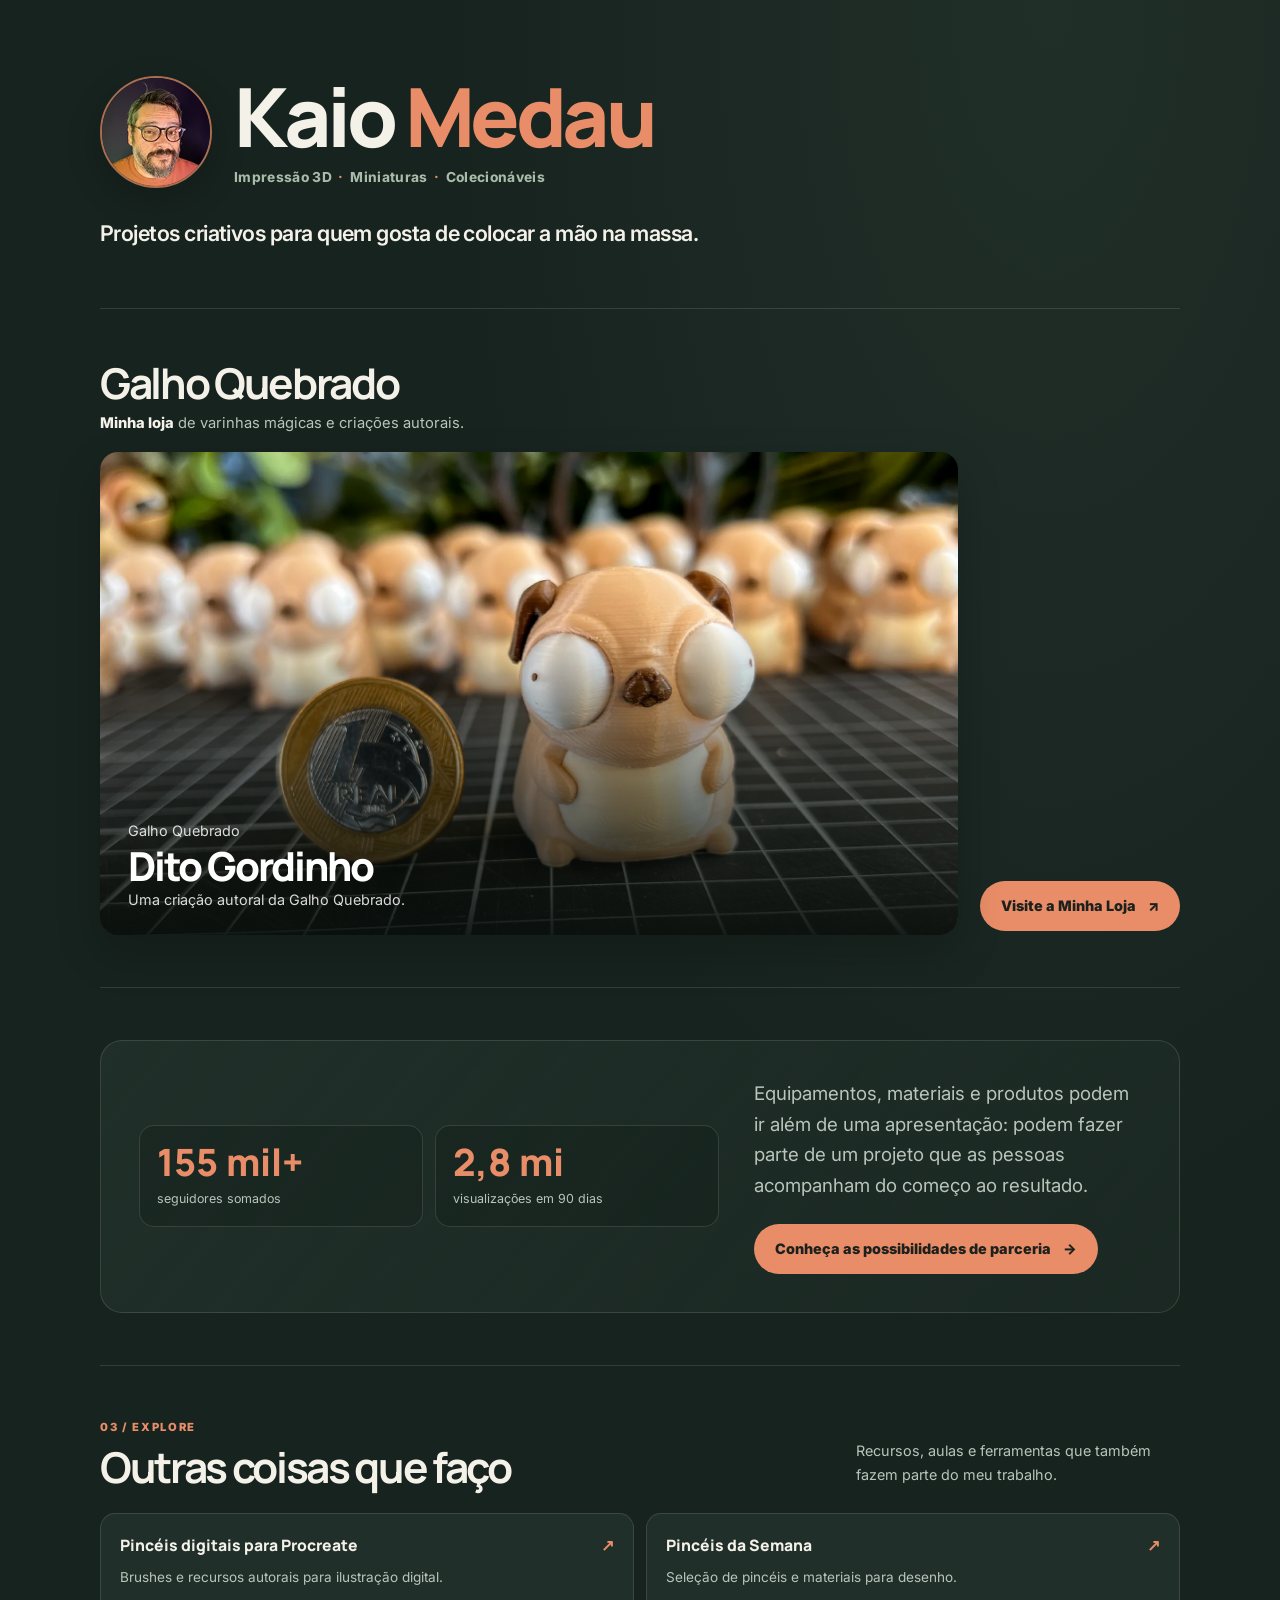
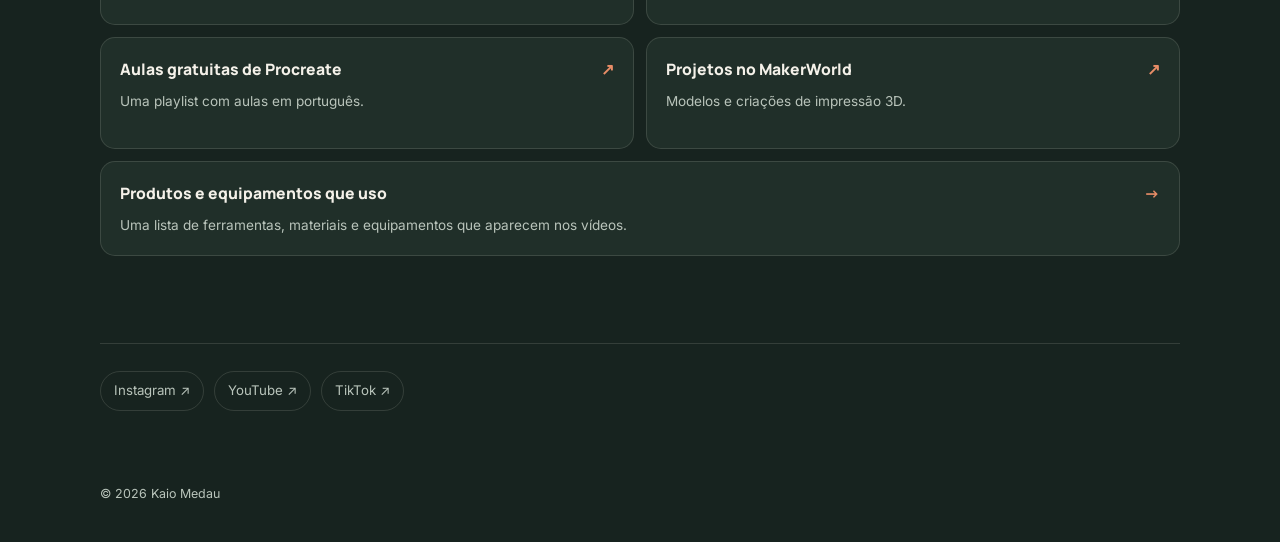
==== commit c0bf3280: "Simplify homepage shop and partnership sections" ====
--- a/index.html
+++ b/index.html
@@ -45,27 +45,22 @@
     <article class="home-featured">
       <a class="home-featured-image" id="featured-link" href="https://galhoquebrado.lojavirtualnuvem.com.br/?utm_source=kaiomedau&utm_medium=site&utm_campaign=produto-destaque" aria-label="Conheça o Dito Gordinho">
         <img id="featured-image" src="/images/hero/dito-gordinho-fdm.webp" alt="Dito Gordinho, peça autoral impressa em 3D" width="1200" height="900" fetchpriority="high">
-        <span class="featured-caption"><strong id="featured-title">Dito Gordinho</strong><span id="featured-description">Uma criação autoral da Galho Quebrado.</span></span>
+        <span class="featured-caption"><span class="featured-brand">Galho Quebrado</span><strong id="featured-title">Dito Gordinho</strong><span id="featured-description">Uma criação autoral.</span></span>
       </a>
       <div class="home-featured-copy">
-        <a class="button" id="featured-cta" href="https://galhoquebrado.lojavirtualnuvem.com.br/?utm_source=kaiomedau&utm_medium=site&utm_campaign=home">Visitar a loja <span aria-hidden="true">↗</span></a>
+        <a class="button" id="featured-cta" href="https://galhoquebrado.lojavirtualnuvem.com.br/?utm_source=kaiomedau&utm_medium=site&utm_campaign=home">Visite a Minha Loja <span aria-hidden="true">↗</span></a>
       </div>
     </article>
   </section>
   <section class="home-section sponsor-section" aria-labelledby="sponsor-title">
-    <div class="home-section-heading">
-      <div><p class="kicker">02 / Para marcas</p><h2 id="sponsor-title">Parcerias</h2></div>
-      <p>Projetos e conteúdo em colaboração com marcas.</p>
-    </div>
     <div class="sponsor-teaser">
+      <div class="home-stats" aria-label="Indicadores de audiência">
+        <div class="home-stat"><strong>155 mil+</strong><span>seguidores somados</span></div>
+        <div class="home-stat"><strong>2,8 mi</strong><span>visualizações em 90 dias</span></div>
+      </div>
       <div class="sponsor-copy">
         <p>Equipamentos, materiais e produtos podem ir além de uma apresentação: podem fazer parte de um projeto que as pessoas acompanham do começo ao resultado.</p>
         <a class="button" href="/parcerias/">Conheça as possibilidades de parceria <span aria-hidden="true">→</span></a>
-      </div>
-      <div class="home-stats" aria-label="Indicadores de audiência">
-        <div class="home-stat"><strong>155 mil+</strong><span>seguidores somados</span></div>
-        <div class="home-stat"><strong>2,8 mi</strong><span>visualizações em 90 dias</span></div>
-        <p>Valores ilustrativos para avaliar o layout; serão substituídos pelos dados atuais.</p>
       </div>
     </div>
   </section>
--- a/assets/css/global.css
+++ b/assets/css/global.css
@@ -4,3 +4,38 @@
 @media(max-width:760px){.home-section-heading,.section-heading{display:block}.home-section-heading>p,.section-heading>p{margin-top:8px}.home-featured,.sponsor-teaser{grid-template-columns:1fr}.home-featured-copy{padding:4px 3px 5px}.home-stats{grid-template-columns:1fr 1fr}.resource-grid{grid-template-columns:1fr}.resource-card-wide{grid-column:auto}.partner-metrics{grid-template-columns:repeat(2,minmax(0,1fr))}.format-row{grid-template-columns:1fr;gap:20px}.format-row-reverse .format-visual,.format-row-reverse .format-copy{order:initial}.format-visual{min-height:210px}.about-section{grid-template-columns:1fr;gap:25px}.about-aside{display:grid;grid-template-columns:1fr 1fr}.about-aside span:last-child{grid-column:1/-1}.profile-intro{grid-template-columns:88px minmax(0,1fr);gap:16px;padding-top:34px}.profile-avatar{width:88px;height:88px}.partnership-copy{margin-left:0}.catalog-grid{grid-template-columns:1fr}.catalog-card{display:grid;grid-template-columns:minmax(104px,34%) minmax(0,1fr)}.catalog-card-media{height:148px;aspect-ratio:auto;padding:9px;align-self:center}.catalog-card-body{padding:14px}.catalog-card.no-image{display:block}}
 @media(max-width:430px){.header-inner{align-items:flex-start;flex-direction:column;gap:10px}.nav{gap:16px;flex-wrap:wrap}.nav a{font-size:.82rem}.home-identity{gap:14px}.home-name h1{font-size:clamp(2.5rem,12vw,3.3rem)}.eyebrow{font-size:.61rem}.home-tagline{margin-top:23px}.home-stats{gap:8px}.home-stat{padding:13px}.home-stat strong{font-size:1.9rem}.partner-metric{min-height:125px;padding:14px}.partner-metric strong{font-size:2rem}.profile-intro{grid-template-columns:72px minmax(0,1fr);gap:13px}.profile-avatar{width:72px;height:72px}.profile-intro h1{font-size:2rem}.format-visual{min-height:185px;padding:19px}}
 @media(prefers-reduced-motion:reduce){html{scroll-behavior:auto}*,*::before,*::after{transition:none!important}}
+
+
+/* Homepage refinements: compact identity and editorial shop feature */
+.home-name .topics{margin-top:10px;font-size:clamp(.72rem,1.5vw,.86rem);letter-spacing:.025em}
+.home-name .topics i{padding:0 3px}
+.home-intro .home-tagline{margin-top:27px}
+.shop-heading{margin-bottom:17px}
+.shop-heading h2{margin:0 0 5px}
+.shop-heading>div>p{margin:0;color:var(--muted);font-size:.92rem}
+.shop-heading>div>p strong{color:var(--text);font-weight:800}
+.home-featured{display:grid;grid-template-columns:minmax(0,1fr) auto;gap:22px;align-items:end;padding:0;border:0;border-radius:0;background:none;box-shadow:none}
+.home-featured-image{position:relative;isolation:isolate;aspect-ratio:16/9;border-radius:18px;background:#111a16;box-shadow:0 18px 45px #0003}
+.home-featured-image:after{content:"";position:absolute;z-index:0;inset:35% 0 0;background:linear-gradient(0deg,rgba(9,15,12,.94),rgba(9,15,12,.55) 45%,transparent);pointer-events:none}
+.home-featured-image img{object-fit:cover}
+.featured-caption{position:absolute;z-index:1;left:clamp(17px,3vw,28px);right:clamp(17px,3vw,28px);bottom:clamp(16px,2.5vw,25px);display:flex;flex-direction:column;gap:3px;text-decoration:none}
+.featured-caption strong{font:800 clamp(1.55rem,3.7vw,2.5rem)/1.05 Manrope,sans-serif;letter-spacing:-.055em;color:#fff}
+.featured-caption>span{max-width:52ch;color:rgba(255,255,255,.84);font-size:clamp(.78rem,1.5vw,.9rem);line-height:1.4}
+.home-featured-copy{padding:0 0 4px}
+.home-featured-copy .button{white-space:nowrap}
+.home-stats{align-content:center}
+.home-stat strong{font-size:clamp(1.7rem,3vw,2.35rem);white-space:nowrap}
+@media(max-width:760px){
+ .home-name .topics{font-size:.72rem;margin-top:8px}
+ .home-intro .home-tagline{margin-top:22px}
+ .home-featured{grid-template-columns:1fr;gap:15px}
+ .home-featured-image{aspect-ratio:16/10}
+ .home-featured-copy{padding:0}
+ .home-featured-copy .button{width:100%}
+}
+@media(max-width:430px){
+ .home-identity{align-items:center}
+ .home-name .topics{font-size:.66rem;letter-spacing:0}
+ .featured-caption strong{font-size:1.55rem}
+ .featured-caption>span{font-size:.76rem}
+}
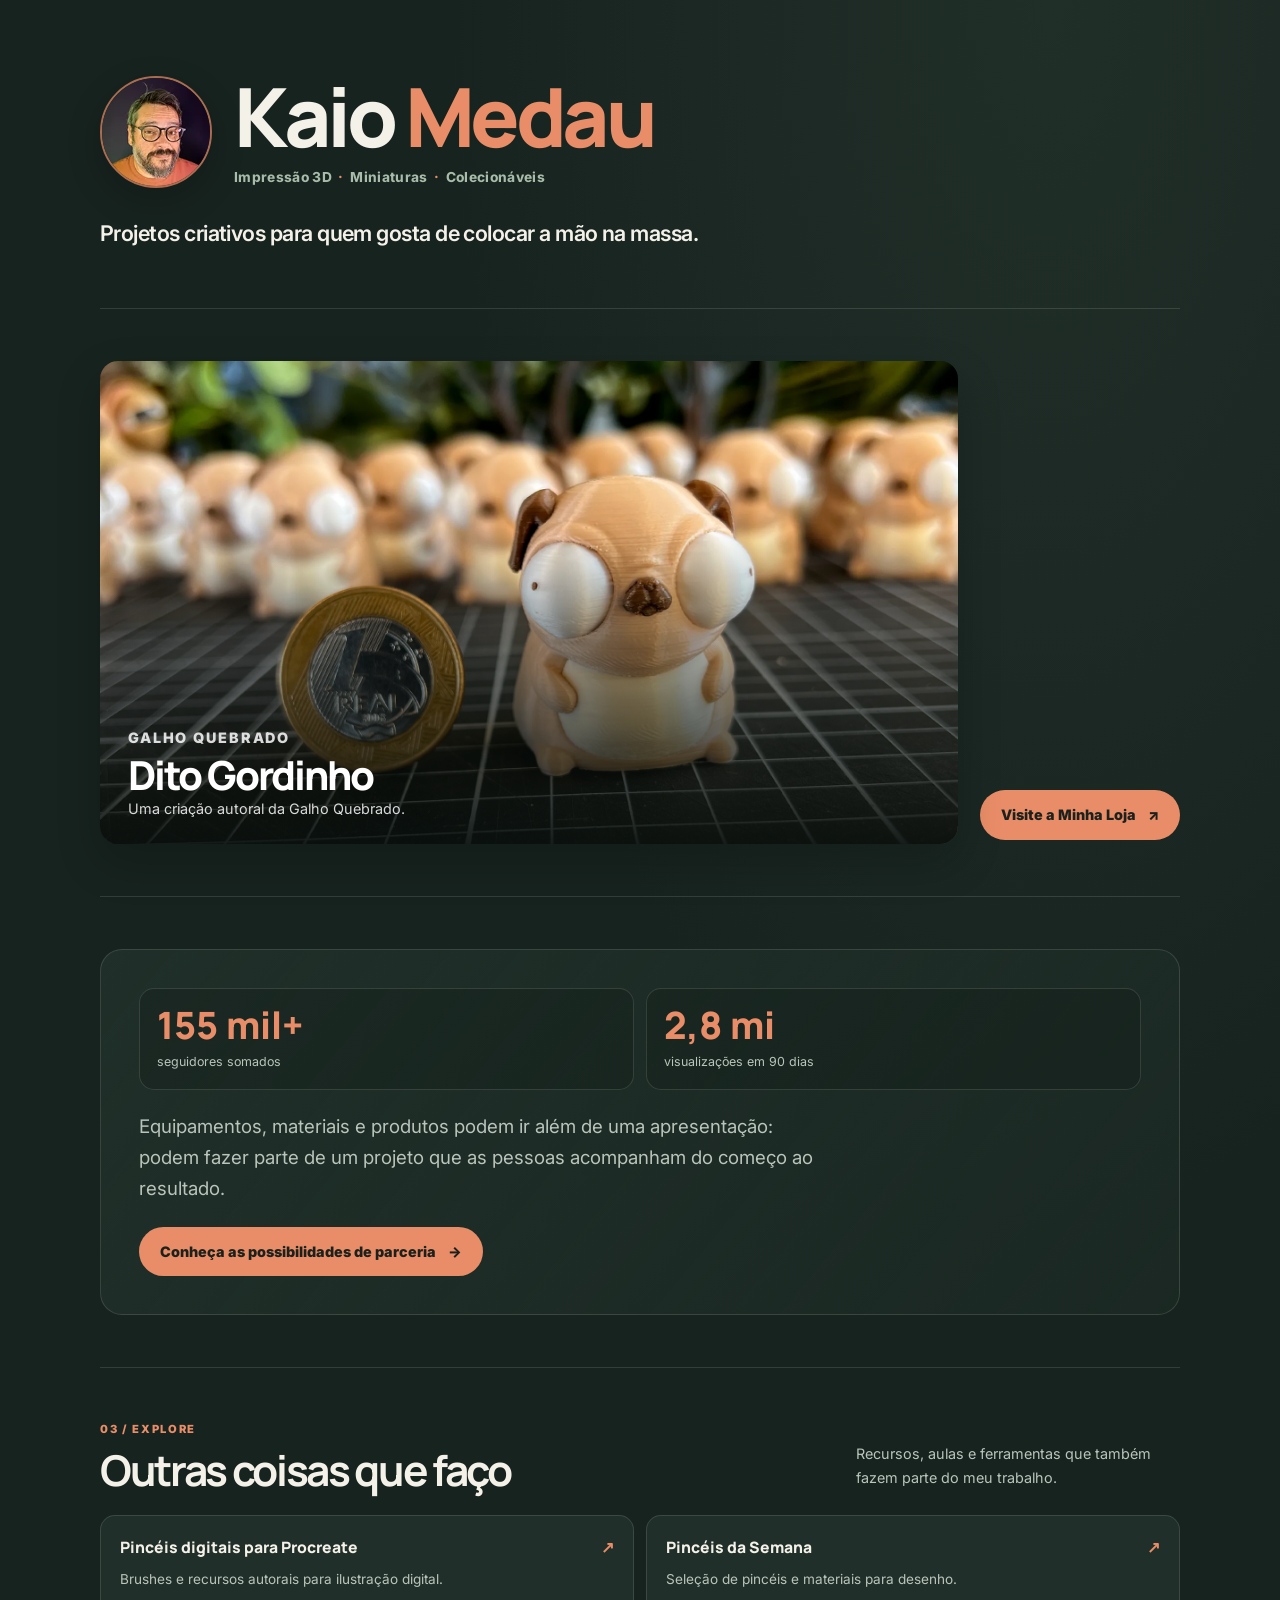
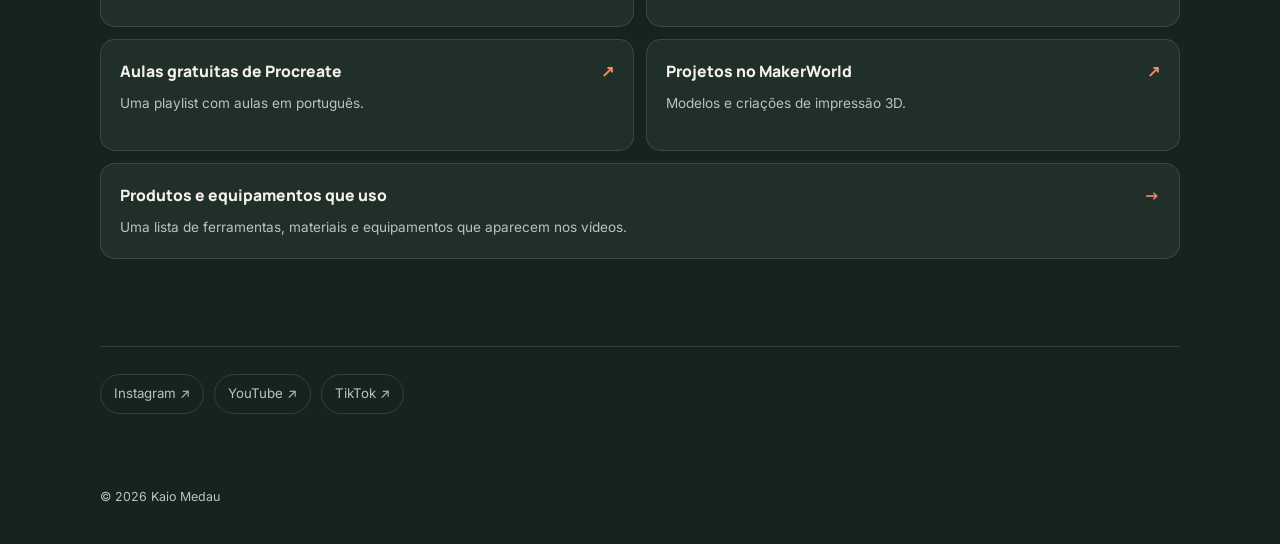
==== commit 18b23440: "Remove redundant shop heading from homepage" ====
--- a/index.html
+++ b/index.html
@@ -39,9 +39,6 @@
   </section>
 
   <section class="home-section shop-section" aria-labelledby="shop-title">
-    <div class="home-section-heading shop-heading">
-      <div><h2 id="shop-title">Galho Quebrado</h2><p><strong>Minha loja</strong> de varinhas mágicas e criações autorais.</p></div>
-    </div>
     <article class="home-featured">
       <a class="home-featured-image" id="featured-link" href="https://galhoquebrado.lojavirtualnuvem.com.br/?utm_source=kaiomedau&utm_medium=site&utm_campaign=produto-destaque" aria-label="Conheça o Dito Gordinho">
         <img id="featured-image" src="/images/hero/dito-gordinho-fdm.webp" alt="Dito Gordinho, peça autoral impressa em 3D" width="1200" height="900" fetchpriority="high">
--- a/assets/css/global.css
+++ b/assets/css/global.css
@@ -39,3 +39,9 @@
  .featured-caption strong{font-size:1.55rem}
  .featured-caption>span{font-size:.76rem}
 }
+
+
+/* Compact brand label and stacked partnership teaser */
+.featured-brand{color:var(--accent);font-size:.7rem;font-weight:850;letter-spacing:.13em;text-transform:uppercase;margin-bottom:3px}
+.sponsor-teaser{grid-template-columns:1fr;gap:22px}
+@media(max-width:760px){.sponsor-teaser{grid-template-columns:1fr}}
